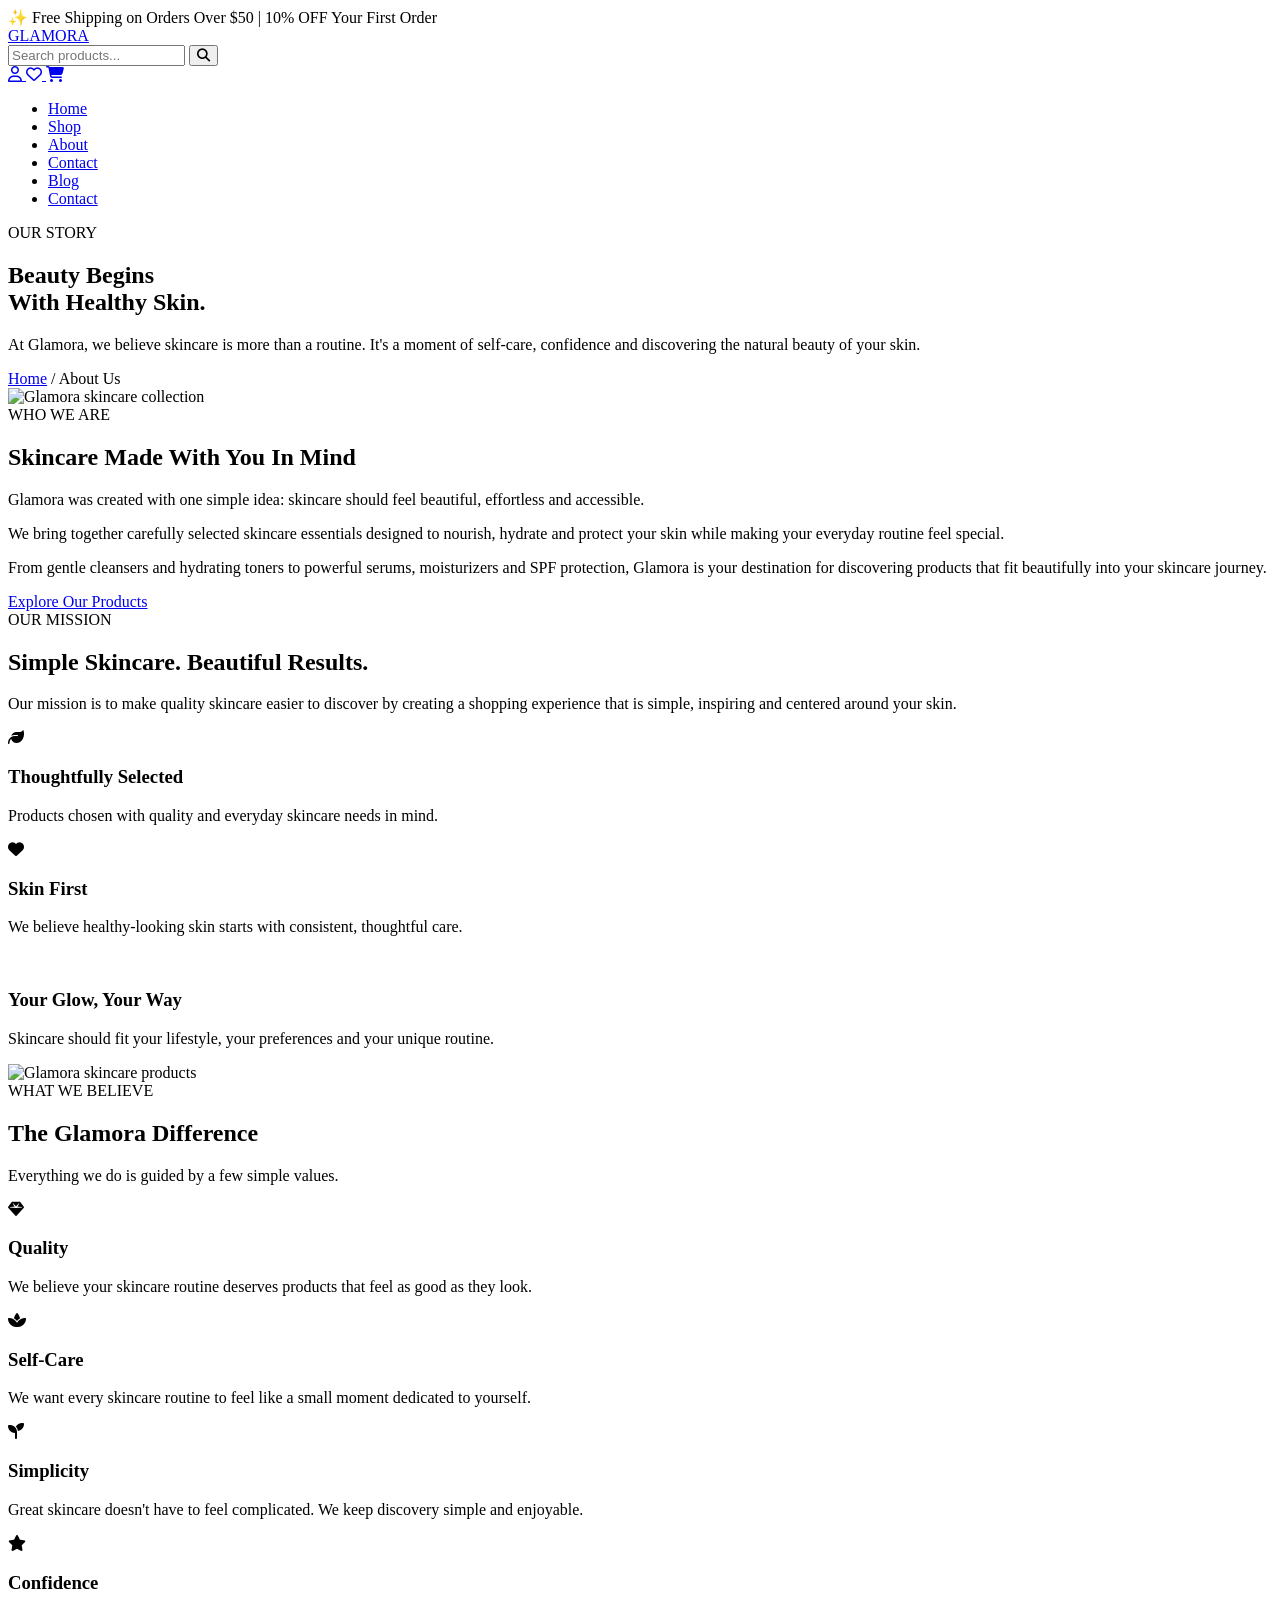
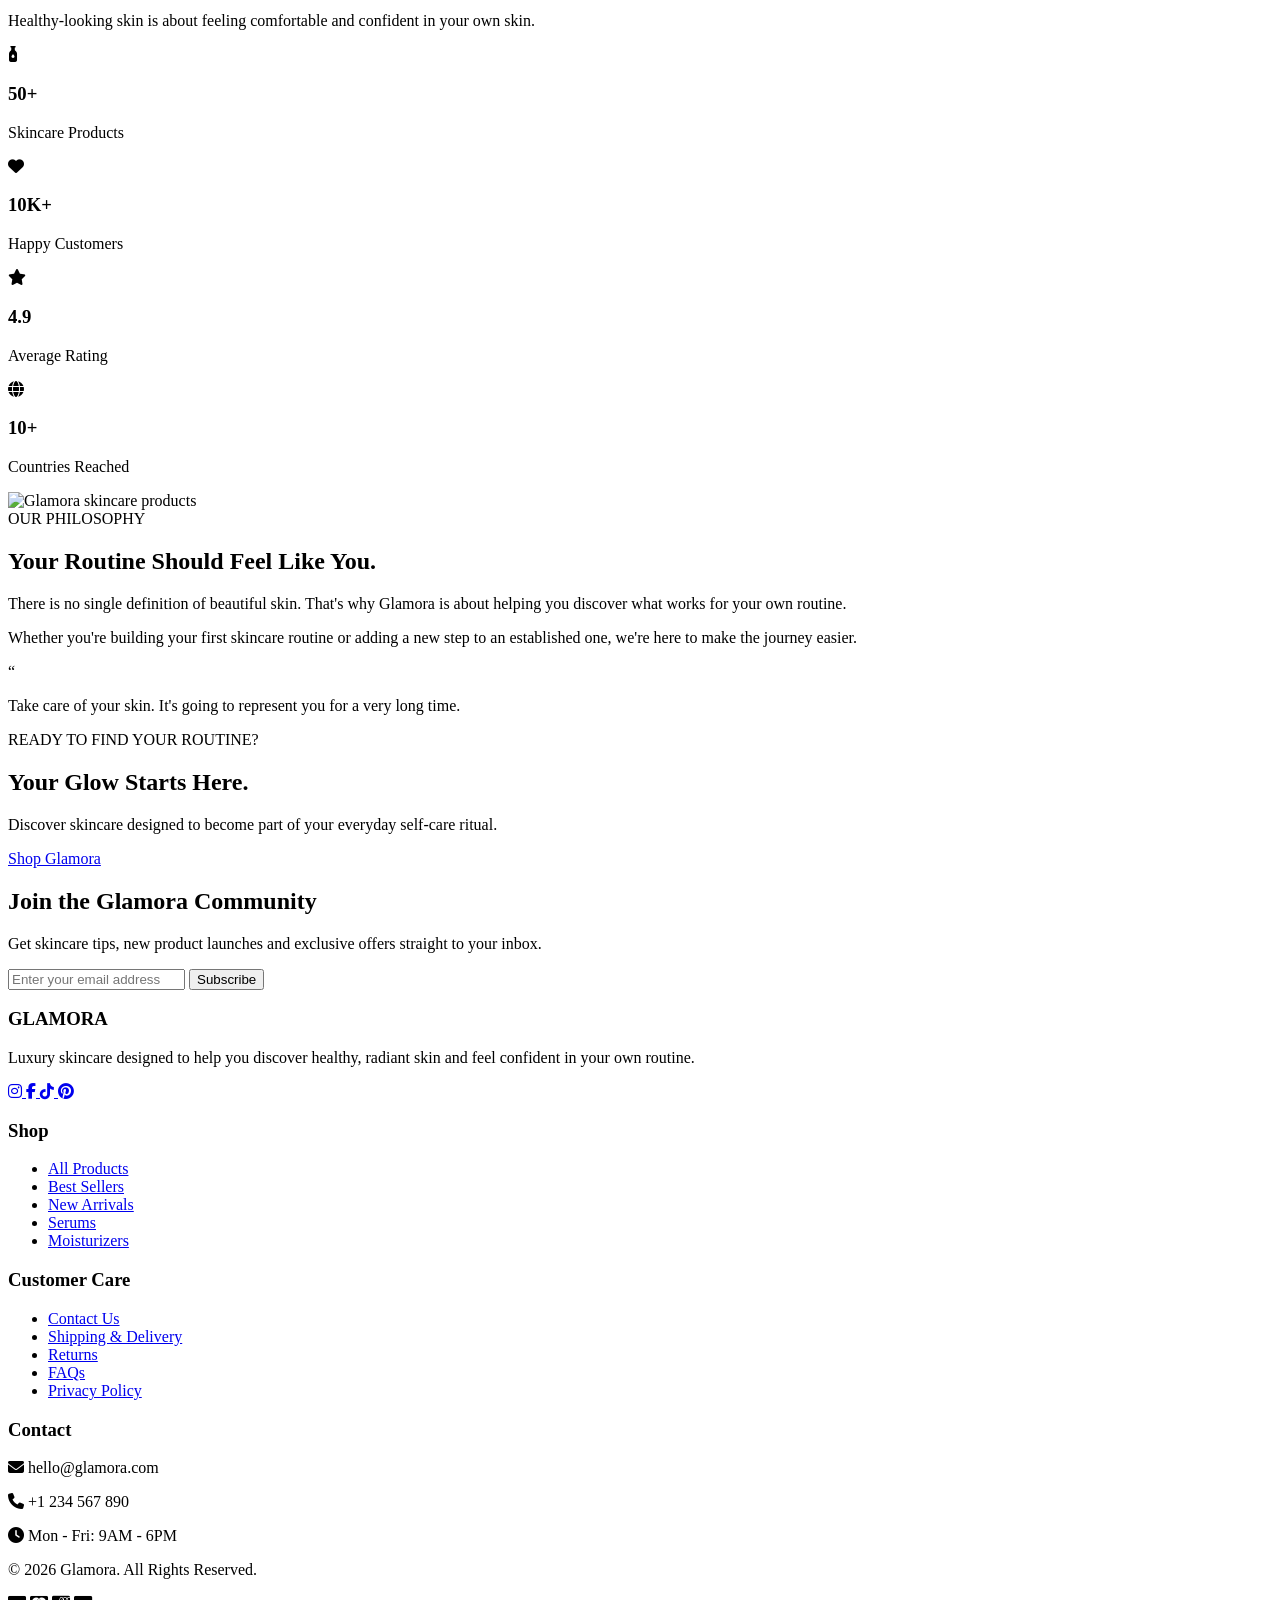
==== about.html @ fb1e7769 "Create about.html" ====
<!DOCTYPE html>
<html lang="en">

<head>
    <meta charset="UTF-8">
    <meta name="viewport" content="width=device-width, initial-scale=1.0">

    <title>About Us | Glamora</title>

    <link rel="stylesheet"
        href="https://fonts.googleapis.com/css2?family=Poppins:wght@300;400;500;600;700;800&display=swap">

    <link rel="stylesheet"
        href="https://cdnjs.cloudflare.com/ajax/libs/font-awesome/6.7.2/css/all.min.css">

    <link rel="stylesheet" href="about.css">
</head>

<body>

    <!-- TOP BAR -->
    <div class="top-bar">
        ✨ Free Shipping on Orders Over $50 | 10% OFF Your First Order
    </div>


    <!-- HEADER -->
    <header>

        <div class="logo">
            <a href="index.html">GLAMORA</a>
        </div>

        <div class="search-bar">

            <input type="text" placeholder="Search products...">

            <button>
                <i class="fas fa-search"></i>
            </button>

        </div>

        <div class="header-icons">

            <a href="#">
                <i class="far fa-user"></i>
            </a>

            <a href="#">
                <i class="far fa-heart"></i>
            </a>

            <a href="#">
                <i class="fas fa-shopping-cart"></i>
            </a>

        </div>

    </header>


    <!-- NAVIGATION -->
    <nav>

        <ul>

            <li>
                <a href="index.html">Home</a>
            </li>

            <li>
                <a href="shop.html">Shop</a>
            </li>

            <li>
                <a href="about.html">About</a>
            </li>

            <li>
                <a href="#">Contact</a>
            </li>

            <li>
                <a href="#">Blog</a>
            </li>

            <li>
                <a href="contact.html">Contact</a>
            </li>

        </ul>

    </nav>


    <!-- ABOUT HERO -->
    <section class="about-hero">

        <div class="about-hero-content">

            <span>OUR STORY</span>

            <h1>
                Beauty Begins<br>
                With Healthy Skin.
            </h1>

            <p>
                At Glamora, we believe skincare is more than a routine.
                It's a moment of self-care, confidence and discovering
                the natural beauty of your skin.
            </p>

        </div>

    </section>


    <!-- BREADCRUMB -->
    <div class="breadcrumb">

        <a href="index.html">Home</a>

        <span>/</span>

        <span>About Us</span>

    </div>


    <!-- OUR STORY -->
    <section class="story">

        <div class="story-image">

            <img src="images/about-story.jpg"
                alt="Glamora skincare collection">

        </div>

        <div class="story-content">

            <span class="section-label">
                WHO WE ARE
            </span>

            <h2>
                Skincare Made
                With You In Mind
            </h2>

            <p>
                Glamora was created with one simple idea:
                skincare should feel beautiful, effortless and
                accessible.
            </p>

            <p>
                We bring together carefully selected skincare
                essentials designed to nourish, hydrate and protect
                your skin while making your everyday routine feel
                special.
            </p>

            <p>
                From gentle cleansers and hydrating toners to
                powerful serums, moisturizers and SPF protection,
                Glamora is your destination for discovering products
                that fit beautifully into your skincare journey.
            </p>

            <a href="shop.html" class="primary-btn">
                Explore Our Products
            </a>

        </div>

    </section>


    <!-- MISSION -->
    <section class="mission">

        <div class="mission-content">

            <span class="section-label">
                OUR MISSION
            </span>

            <h2>
                Simple Skincare.
                Beautiful Results.
            </h2>

            <p>
                Our mission is to make quality skincare easier to
                discover by creating a shopping experience that is
                simple, inspiring and centered around your skin.
            </p>

            <div class="mission-points">

                <div class="mission-point">

                    <i class="fas fa-leaf"></i>

                    <div>

                        <h3>
                            Thoughtfully Selected
                        </h3>

                        <p>
                            Products chosen with quality and everyday
                            skincare needs in mind.
                        </p>

                    </div>

                </div>


                <div class="mission-point">

                    <i class="fas fa-heart"></i>

                    <div>

                        <h3>
                            Skin First
                        </h3>

                        <p>
                            We believe healthy-looking skin starts
                            with consistent, thoughtful care.
                        </p>

                    </div>

                </div>


                <div class="mission-point">

                    <i class="fas fa-sparkles"></i>

                    <div>

                        <h3>
                            Your Glow, Your Way
                        </h3>

                        <p>
                            Skincare should fit your lifestyle,
                            your preferences and your unique routine.
                        </p>

                    </div>

                </div>

            </div>

        </div>

        <div class="mission-image">

            <img src="images/about-mission.jpg"
                alt="Glamora skincare products">

        </div>

    </section>


    <!-- VALUES -->
    <section class="values">

        <div class="section-heading">

            <span class="section-label">
                WHAT WE BELIEVE
            </span>

            <h2>
                The Glamora Difference
            </h2>

            <p>
                Everything we do is guided by a few simple values.
            </p>

        </div>


        <div class="values-grid">

            <div class="value-card">

                <div class="value-icon">
                    <i class="fas fa-gem"></i>
                </div>

                <h3>
                    Quality
                </h3>

                <p>
                    We believe your skincare routine deserves
                    products that feel as good as they look.
                </p>

            </div>


            <div class="value-card">

                <div class="value-icon">
                    <i class="fas fa-spa"></i>
                </div>

                <h3>
                    Self-Care
                </h3>

                <p>
                    We want every skincare routine to feel like
                    a small moment dedicated to yourself.
                </p>

            </div>


            <div class="value-card">

                <div class="value-icon">
                    <i class="fas fa-seedling"></i>
                </div>

                <h3>
                    Simplicity
                </h3>

                <p>
                    Great skincare doesn't have to feel complicated.
                    We keep discovery simple and enjoyable.
                </p>

            </div>


            <div class="value-card">

                <div class="value-icon">
                    <i class="fas fa-star"></i>
                </div>

                <h3>
                    Confidence
                </h3>

                <p>
                    Healthy-looking skin is about feeling comfortable
                    and confident in your own skin.
                </p>

            </div>

        </div>

    </section>


    <!-- STATISTICS -->
    <section class="stats">

        <div class="stat">

            <i class="fas fa-bottle-droplet"></i>

            <h3>50+</h3>

            <p>Skincare Products</p>

        </div>


        <div class="stat">

            <i class="fas fa-heart"></i>

            <h3>10K+</h3>

            <p>Happy Customers</p>

        </div>


        <div class="stat">

            <i class="fas fa-star"></i>

            <h3>4.9</h3>

            <p>Average Rating</p>

        </div>


        <div class="stat">

            <i class="fas fa-globe"></i>

            <h3>10+</h3>

            <p>Countries Reached</p>

        </div>

    </section>


    <!-- SKINCARE PHILOSOPHY -->
    <section class="philosophy">

        <div class="philosophy-image">

            <img src="images/about-philosophy.jpg"
                alt="Glamora skincare products">

        </div>

        <div class="philosophy-content">

            <span class="section-label">
                OUR PHILOSOPHY
            </span>

            <h2>
                Your Routine Should Feel Like You.
            </h2>

            <p>
                There is no single definition of beautiful skin.
                That's why Glamora is about helping you discover
                what works for your own routine.
            </p>

            <p>
                Whether you're building your first skincare routine
                or adding a new step to an established one, we're
                here to make the journey easier.
            </p>

            <div class="quote">

                <span>“</span>

                <p>
                    Take care of your skin.
                    It's going to represent you for a very long time.
                </p>

            </div>

        </div>

    </section>


    <!-- CTA -->
    <section class="about-cta">

        <div>

            <span>
                READY TO FIND YOUR ROUTINE?
            </span>

            <h2>
                Your Glow Starts Here.
            </h2>

            <p>
                Discover skincare designed to become part
                of your everyday self-care ritual.
            </p>

            <a href="shop.html" class="light-btn">
                Shop Glamora
            </a>

        </div>

    </section>


    <!-- NEWSLETTER -->
    <section class="newsletter">

        <h2>
            Join the Glamora Community
        </h2>

        <p>
            Get skincare tips, new product launches and
            exclusive offers straight to your inbox.
        </p>

        <form>

            <input
                type="email"
                placeholder="Enter your email address"
                required
            >

            <button type="submit">
                Subscribe
            </button>

        </form>

    </section>


    <!-- FOOTER -->
    <footer>

        <div class="footer-container">

            <div class="footer-column">

                <h3>
                    GLAMORA
                </h3>

                <p>
                    Luxury skincare designed to help you
                    discover healthy, radiant skin and
                    feel confident in your own routine.
                </p>

                <div class="social-icons">

                    <a href="#">
                        <i class="fab fa-instagram"></i>
                    </a>

                    <a href="#">
                        <i class="fab fa-facebook-f"></i>
                    </a>

                    <a href="#">
                        <i class="fab fa-tiktok"></i>
                    </a>

                    <a href="#">
                        <i class="fab fa-pinterest"></i>
                    </a>

                </div>

            </div>


            <div class="footer-column">

                <h3>
                    Shop
                </h3>

                <ul>

                    <li>
                        <a href="shop.html">All Products</a>
                    </li>

                    <li>
                        <a href="#">Best Sellers</a>
                    </li>

                    <li>
                        <a href="#">New Arrivals</a>
                    </li>

                    <li>
                        <a href="#">Serums</a>
                    </li>

                    <li>
                        <a href="#">Moisturizers</a>
                    </li>

                </ul>

            </div>


            <div class="footer-column">

                <h3>
                    Customer Care
                </h3>

                <ul>

                    <li>
                        <a href="#">Contact Us</a>
                    </li>

                    <li>
                        <a href="#">Shipping & Delivery</a>
                    </li>

                    <li>
                        <a href="#">Returns</a>
                    </li>

                    <li>
                        <a href="#">FAQs</a>
                    </li>

                    <li>
                        <a href="#">Privacy Policy</a>
                    </li>

                </ul>

            </div>


            <div class="footer-column">

                <h3>
                    Contact
                </h3>

                <p>
                    <i class="fas fa-envelope"></i>
                    hello@glamora.com
                </p>

                <p>
                    <i class="fas fa-phone"></i>
                    +1 234 567 890
                </p>

                <p>
                    <i class="fas fa-clock"></i>
                    Mon - Fri: 9AM - 6PM
                </p>

            </div>

        </div>


        <div class="footer-bottom">

            <p>
                © 2026 Glamora. All Rights Reserved.
            </p>

            <div class="payment-icons">

                <i class="fab fa-cc-visa"></i>

                <i class="fab fa-cc-mastercard"></i>

                <i class="fab fa-cc-amex"></i>

                <i class="fab fa-cc-paypal"></i>

            </div>

        </div>

    </footer>


    <!-- SIMPLE PAGE SCRIPT -->
    <script>

        const newsletter =
            document.querySelector(".newsletter form");

        newsletter.addEventListener("submit", function(e) {

            e.preventDefault();

            alert("Thank you for joining the Glamora community! ✨");

            newsletter.reset();

        });


        const searchInput =
            document.querySelector(".search-bar input");

        const searchButton =
            document.querySelector(".search-bar button");

        searchButton.addEventListener("click", function() {

            if(searchInput.value.trim() !== "") {

                window.location.href =
                    "shop.html?search=" +
                    encodeURIComponent(searchInput.value);

            }

        });

    </script>

</body>

</html>
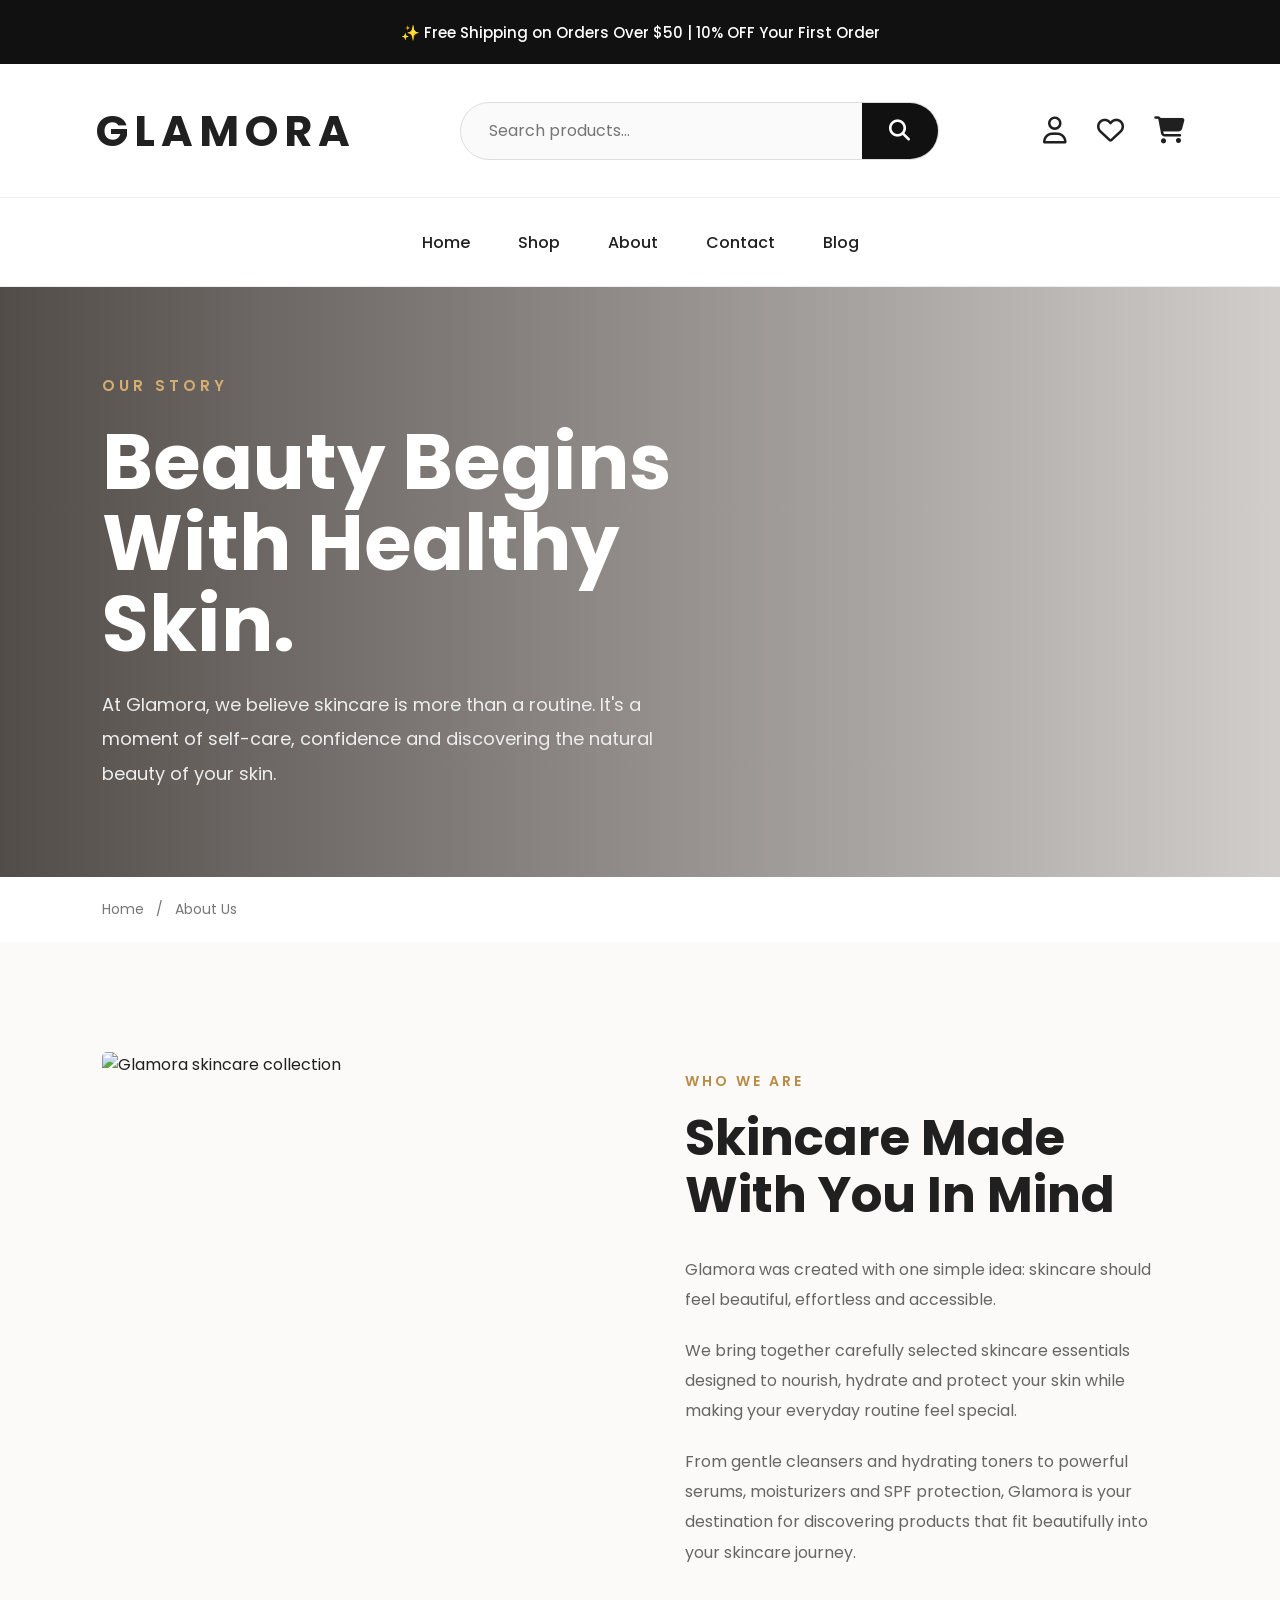
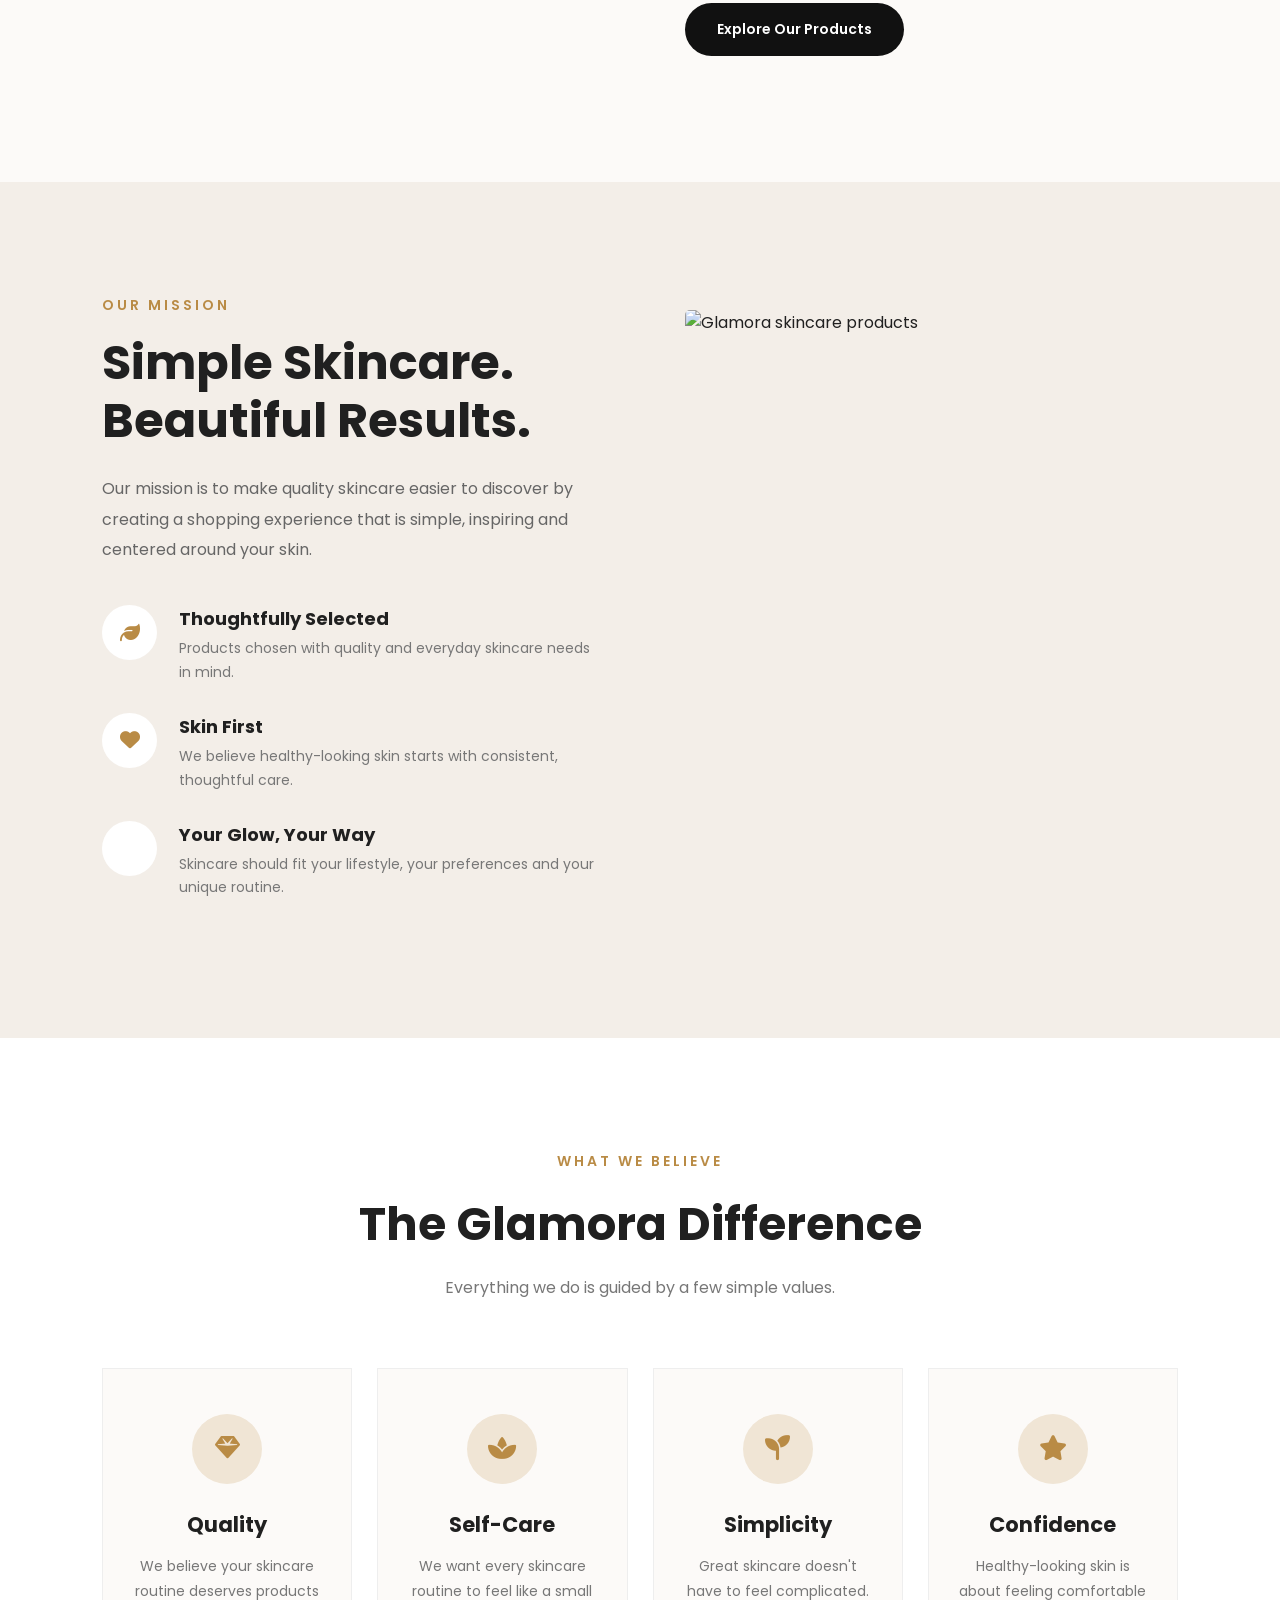
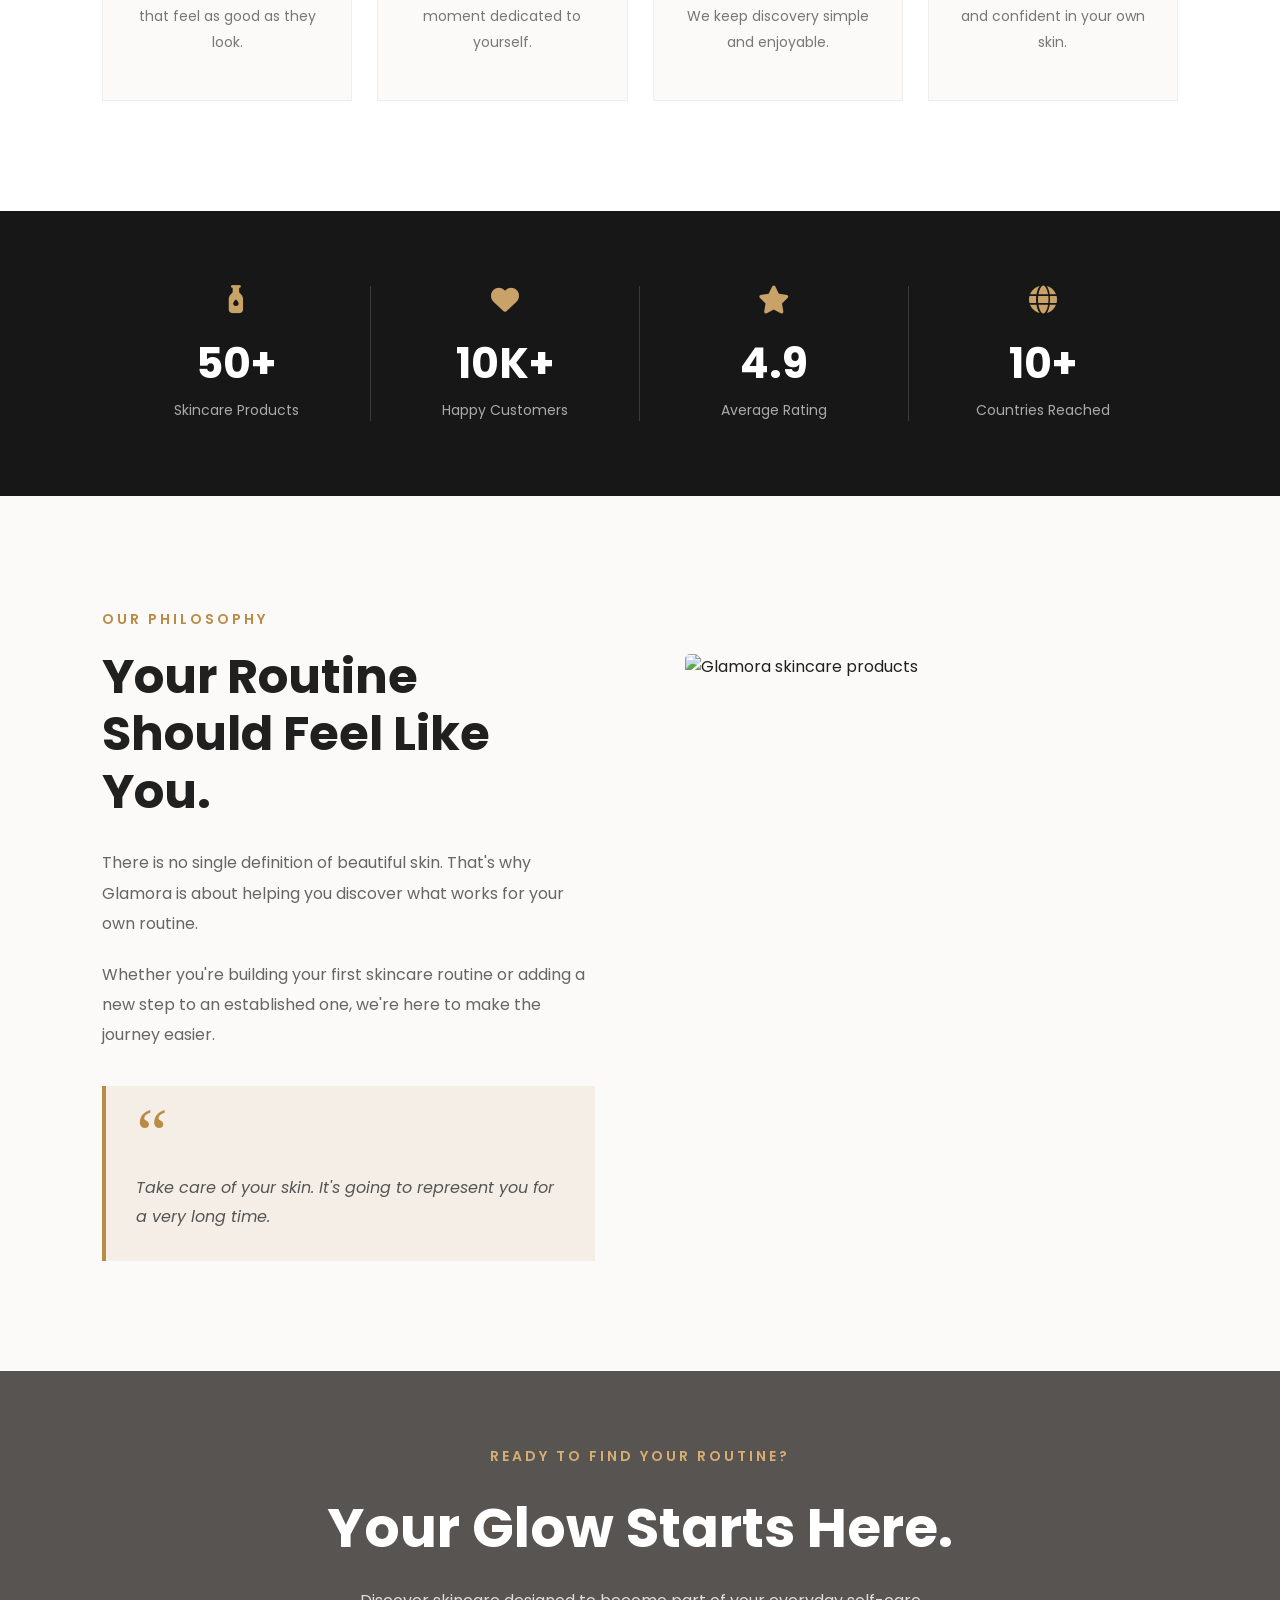
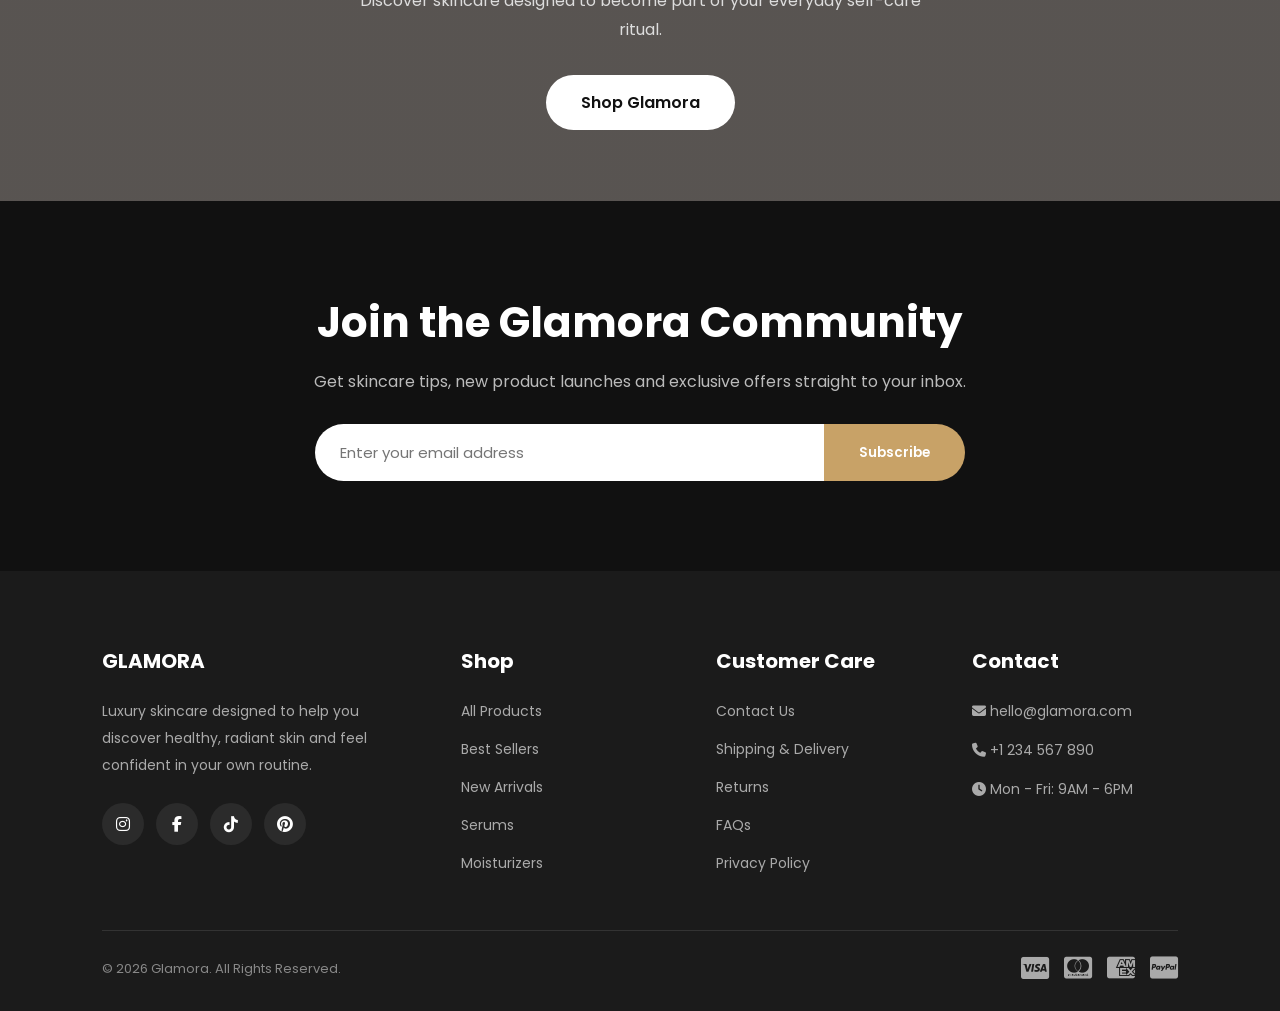
==== commit da95a13c: "Update links in about.html for Contact and Blog" ====
--- a/about.html
+++ b/about.html
@@ -78,17 +78,14 @@
             </li>
 
             <li>
-                <a href="#">Contact</a>
-            </li>
-
-            <li>
-                <a href="#">Blog</a>
-            </li>
-
-            <li>
                 <a href="contact.html">Contact</a>
             </li>
 
+            <li>
+                <a href="blog.html">Blog</a>
+            </li>
+
+        
         </ul>
 
     </nav>
--- a/about.css
+++ b/about.css
@@ -0,0 +1,1238 @@
+/* =========================================
+   GLAMORA ABOUT PAGE
+========================================= */
+
+* {
+    margin: 0;
+    padding: 0;
+    box-sizing: border-box;
+}
+
+html {
+    scroll-behavior: smooth;
+}
+
+body {
+    font-family: "Poppins", sans-serif;
+    background: #fcfaf8;
+    color: #202020;
+    overflow-x: hidden;
+}
+
+a {
+    text-decoration: none;
+    color: inherit;
+}
+
+ul {
+    list-style: none;
+}
+
+img {
+    width: 100%;
+    display: block;
+}
+
+button,
+input {
+    font-family: inherit;
+}
+
+
+/* =========================================
+   TOP BAR
+========================================= */
+
+.top-bar {
+    height: 64px;
+    background: #111111;
+    color: #ffffff;
+
+    display: flex;
+    align-items: center;
+    justify-content: center;
+
+    text-align: center;
+
+    font-size: 15px;
+    font-weight: 500;
+}
+
+
+/* =========================================
+   HEADER
+========================================= */
+
+header {
+    height: 134px;
+
+    background: #ffffff;
+
+    display: flex;
+    align-items: center;
+    justify-content: space-between;
+
+    padding: 0 7.5%;
+
+    border-bottom: 1px solid #eeeeee;
+}
+
+.logo a {
+    font-size: 43px;
+    font-weight: 700;
+    letter-spacing: 6px;
+}
+
+.logo a:hover {
+    color: #b98b45;
+}
+
+
+/* SEARCH */
+
+.search-bar {
+    width: 44%;
+    height: 58px;
+
+    display: flex;
+
+    border: 1px solid #dddddd;
+    border-radius: 40px;
+
+    overflow: hidden;
+
+    background: #fafafa;
+}
+
+.search-bar input {
+    flex: 1;
+
+    border: none;
+    outline: none;
+
+    background: transparent;
+
+    padding: 0 28px;
+
+    font-size: 16px;
+
+    color: #333;
+}
+
+.search-bar button {
+    width: 76px;
+
+    border: none;
+
+    background: #111111;
+    color: white;
+
+    font-size: 21px;
+
+    cursor: pointer;
+
+    transition: .3s;
+}
+
+.search-bar button:hover {
+    background: #b98b45;
+}
+
+
+/* HEADER ICONS */
+
+.header-icons {
+    display: flex;
+    align-items: center;
+    gap: 30px;
+}
+
+.header-icons a {
+    font-size: 27px;
+    transition: .3s;
+}
+
+.header-icons a:hover {
+    color: #b98b45;
+    transform: translateY(-2px);
+}
+
+
+/* =========================================
+   NAVIGATION
+========================================= */
+
+nav {
+    background: white;
+    border-bottom: 1px solid #eeeeee;
+}
+
+nav ul {
+    height: 88px;
+
+    display: flex;
+    align-items: center;
+    justify-content: center;
+
+    gap: 48px;
+}
+
+nav ul a {
+    font-size: 16px;
+    font-weight: 500;
+
+    transition: .3s;
+}
+
+nav ul a:hover {
+    color: #b98b45;
+}
+
+
+/* =========================================
+   ABOUT HERO
+========================================= */
+
+.about-hero {
+    min-height: 590px;
+
+    background:
+        linear-gradient(
+            90deg,
+            rgba(35, 28, 24, .78),
+            rgba(35, 28, 24, .20)
+        ),
+        url("images/about-hero.jpg");
+
+    background-size: cover;
+    background-position: center;
+
+    display: flex;
+    align-items: center;
+
+    padding: 80px 8%;
+}
+
+.about-hero-content {
+    max-width: 720px;
+    color: white;
+}
+
+.about-hero-content span {
+    color: #d6ae72;
+
+    letter-spacing: 4px;
+
+    font-size: 15px;
+
+    font-weight: 600;
+}
+
+.about-hero-content h1 {
+    font-size: clamp(48px, 6vw, 82px);
+
+    line-height: 1.05;
+
+    margin: 24px 0;
+}
+
+.about-hero-content p {
+    max-width: 600px;
+
+    font-size: 18px;
+
+    line-height: 1.9;
+
+    color: #eeeeee;
+}
+
+
+/* =========================================
+   BREADCRUMB
+========================================= */
+
+.breadcrumb {
+    padding: 22px 8%;
+
+    background: white;
+
+    display: flex;
+
+    gap: 12px;
+
+    color: #777;
+
+    font-size: 14px;
+}
+
+.breadcrumb a:hover {
+    color: #b98b45;
+}
+
+
+/* =========================================
+   GENERAL SECTION LABEL
+========================================= */
+
+.section-label {
+    display: inline-block;
+
+    color: #b98b45;
+
+    font-size: 14px;
+
+    font-weight: 600;
+
+    letter-spacing: 3px;
+
+    margin-bottom: 18px;
+}
+
+
+/* =========================================
+   STORY SECTION
+========================================= */
+
+.story {
+    padding: 110px 8%;
+
+    display: grid;
+
+    grid-template-columns: 1fr 1fr;
+
+    gap: 90px;
+
+    align-items: center;
+}
+
+.story-image {
+    overflow: hidden;
+
+    border-radius: 5px;
+}
+
+.story-image img {
+    height: 620px;
+
+    object-fit: cover;
+
+    transition: .6s;
+}
+
+.story-image:hover img {
+    transform: scale(1.04);
+}
+
+.story-content h2 {
+    font-size: 50px;
+
+    line-height: 1.15;
+
+    margin-bottom: 30px;
+}
+
+.story-content p {
+    color: #666;
+
+    font-size: 16px;
+
+    line-height: 1.9;
+
+    margin-bottom: 20px;
+}
+
+
+/* BUTTON */
+
+.primary-btn {
+    display: inline-block;
+
+    margin-top: 15px;
+
+    background: #111;
+
+    color: white;
+
+    padding: 16px 32px;
+
+    border-radius: 30px;
+
+    font-size: 14px;
+
+    font-weight: 600;
+
+    transition: .3s;
+}
+
+.primary-btn:hover {
+    background: #b98b45;
+
+    transform: translateY(-3px);
+}
+
+
+/* =========================================
+   MISSION
+========================================= */
+
+.mission {
+    background: #f3eee8;
+
+    padding: 110px 8%;
+
+    display: grid;
+
+    grid-template-columns: 1fr 1fr;
+
+    gap: 90px;
+
+    align-items: center;
+}
+
+.mission-content h2 {
+    font-size: 48px;
+
+    line-height: 1.2;
+
+    margin-bottom: 25px;
+}
+
+.mission-content > p {
+    color: #666;
+
+    line-height: 1.9;
+
+    margin-bottom: 40px;
+
+    max-width: 620px;
+}
+
+
+/* MISSION POINTS */
+
+.mission-point {
+    display: flex;
+
+    gap: 22px;
+
+    margin-bottom: 28px;
+}
+
+.mission-point > i {
+    width: 55px;
+    height: 55px;
+
+    flex-shrink: 0;
+
+    display: flex;
+    align-items: center;
+    justify-content: center;
+
+    background: white;
+
+    border-radius: 50%;
+
+    color: #b98b45;
+
+    font-size: 20px;
+}
+
+.mission-point h3 {
+    font-size: 18px;
+
+    margin-bottom: 5px;
+}
+
+.mission-point p {
+    color: #777;
+
+    line-height: 1.7;
+
+    font-size: 14px;
+}
+
+.mission-image {
+    overflow: hidden;
+
+    border-radius: 5px;
+}
+
+.mission-image img {
+    height: 600px;
+
+    object-fit: cover;
+
+    transition: .6s;
+}
+
+.mission-image:hover img {
+    transform: scale(1.04);
+}
+
+
+/* =========================================
+   VALUES
+========================================= */
+
+.values {
+    padding: 110px 8%;
+
+    background: white;
+}
+
+.section-heading {
+    text-align: center;
+
+    max-width: 700px;
+
+    margin: 0 auto 65px;
+}
+
+.section-heading h2 {
+    font-size: 46px;
+
+    margin-bottom: 15px;
+}
+
+.section-heading p {
+    color: #777;
+
+    line-height: 1.8;
+}
+
+
+/* VALUES GRID */
+
+.values-grid {
+    display: grid;
+
+    grid-template-columns:
+        repeat(4, 1fr);
+
+    gap: 25px;
+}
+
+.value-card {
+    padding: 45px 28px;
+
+    text-align: center;
+
+    background: #fcfaf8;
+
+    border: 1px solid #eee;
+
+    transition: .4s;
+}
+
+.value-card:hover {
+    transform: translateY(-10px);
+
+    box-shadow:
+        0 20px 45px rgba(0, 0, 0, .08);
+}
+
+.value-icon {
+    width: 70px;
+    height: 70px;
+
+    margin: 0 auto 25px;
+
+    display: flex;
+    align-items: center;
+    justify-content: center;
+
+    border-radius: 50%;
+
+    background: #f0e5d5;
+
+    color: #b98b45;
+
+    font-size: 25px;
+}
+
+.value-card h3 {
+    font-size: 21px;
+
+    margin-bottom: 14px;
+}
+
+.value-card p {
+    color: #777;
+
+    font-size: 14px;
+
+    line-height: 1.8;
+}
+
+
+/* =========================================
+   STATS
+========================================= */
+
+.stats {
+    background: #171717;
+
+    color: white;
+
+    padding: 75px 8%;
+
+    display: grid;
+
+    grid-template-columns:
+        repeat(4, 1fr);
+
+    text-align: center;
+}
+
+.stat {
+    border-right: 1px solid #3a3a3a;
+}
+
+.stat:last-child {
+    border-right: none;
+}
+
+.stat i {
+    color: #c8a267;
+
+    font-size: 28px;
+
+    margin-bottom: 18px;
+}
+
+.stat h3 {
+    font-size: 42px;
+
+    margin-bottom: 5px;
+}
+
+.stat p {
+    color: #aaa;
+
+    font-size: 14px;
+}
+
+
+/* =========================================
+   PHILOSOPHY
+========================================= */
+
+.philosophy {
+    padding: 110px 8%;
+
+    display: grid;
+
+    grid-template-columns: 1fr 1fr;
+
+    gap: 90px;
+
+    align-items: center;
+}
+
+.philosophy-image {
+    order: 2;
+
+    overflow: hidden;
+
+    border-radius: 5px;
+}
+
+.philosophy-image img {
+    height: 560px;
+
+    object-fit: cover;
+
+    transition: .6s;
+}
+
+.philosophy-image:hover img {
+    transform: scale(1.04);
+}
+
+.philosophy-content {
+    order: 1;
+}
+
+.philosophy-content h2 {
+    font-size: 48px;
+
+    line-height: 1.2;
+
+    margin-bottom: 28px;
+}
+
+.philosophy-content > p {
+    color: #666;
+
+    line-height: 1.9;
+
+    margin-bottom: 20px;
+}
+
+
+/* QUOTE */
+
+.quote {
+    margin-top: 35px;
+
+    padding: 30px;
+
+    background: #f5eee6;
+
+    border-left: 4px solid #b98b45;
+
+    position: relative;
+}
+
+.quote span {
+    font-family: Georgia, serif;
+
+    font-size: 70px;
+
+    color: #b98b45;
+
+    line-height: .5;
+}
+
+.quote p {
+    color: #555;
+
+    font-style: italic;
+
+    line-height: 1.8;
+
+    margin-top: 10px;
+}
+
+
+/* =========================================
+   CTA
+========================================= */
+
+.about-cta {
+    min-height: 430px;
+
+    background:
+        linear-gradient(
+            rgba(25, 20, 17, .72),
+            rgba(25, 20, 17, .72)
+        ),
+        url("images/about-cta.jpg");
+
+    background-size: cover;
+
+    background-position: center;
+
+    display: flex;
+
+    align-items: center;
+
+    justify-content: center;
+
+    text-align: center;
+
+    color: white;
+
+    padding: 70px 8%;
+}
+
+.about-cta span {
+    color: #d6ae72;
+
+    letter-spacing: 3px;
+
+    font-size: 14px;
+
+    font-weight: 600;
+}
+
+.about-cta h2 {
+    font-size: 55px;
+
+    margin: 18px 0;
+}
+
+.about-cta p {
+    color: #ddd;
+
+    max-width: 600px;
+
+    margin: 0 auto 30px;
+
+    line-height: 1.8;
+}
+
+.light-btn {
+    display: inline-block;
+
+    padding: 15px 35px;
+
+    background: white;
+
+    color: #111;
+
+    border-radius: 30px;
+
+    font-weight: 600;
+
+    transition: .3s;
+}
+
+.light-btn:hover {
+    background: #c8a267;
+
+    color: white;
+
+    transform: translateY(-3px);
+}
+
+
+/* =========================================
+   NEWSLETTER
+========================================= */
+
+.newsletter {
+    background: #111;
+
+    color: white;
+
+    text-align: center;
+
+    padding: 90px 8%;
+}
+
+.newsletter h2 {
+    font-size: 42px;
+
+    margin-bottom: 15px;
+}
+
+.newsletter p {
+    color: #bbb;
+
+    margin-bottom: 30px;
+}
+
+.newsletter form {
+    max-width: 650px;
+
+    margin: auto;
+
+    display: flex;
+
+    overflow: hidden;
+
+    border-radius: 40px;
+}
+
+.newsletter input {
+    flex: 1;
+
+    border: none;
+
+    padding: 17px 25px;
+
+    font-size: 15px;
+}
+
+.newsletter button {
+    border: none;
+
+    padding: 0 35px;
+
+    background: #c8a267;
+
+    color: white;
+
+    font-weight: 600;
+
+    cursor: pointer;
+
+    transition: .3s;
+}
+
+.newsletter button:hover {
+    background: #a87f42;
+}
+
+
+/* =========================================
+   FOOTER
+========================================= */
+
+footer {
+    background: #1b1b1b;
+
+    color: white;
+
+    padding: 75px 8% 30px;
+}
+
+.footer-container {
+    display: grid;
+
+    grid-template-columns:
+        1.5fr 1fr 1fr 1fr;
+
+    gap: 50px;
+
+    padding-bottom: 55px;
+}
+
+.footer-column h3 {
+    font-size: 20px;
+
+    margin-bottom: 22px;
+}
+
+.footer-column > p {
+    color: #aaa;
+
+    font-size: 14px;
+
+    line-height: 1.9;
+
+    margin-bottom: 12px;
+}
+
+.footer-column ul {
+    display: flex;
+
+    flex-direction: column;
+
+    gap: 13px;
+}
+
+.footer-column ul a {
+    color: #aaa;
+
+    font-size: 14px;
+
+    transition: .3s;
+}
+
+.footer-column ul a:hover {
+    color: #c8a267;
+
+    padding-left: 5px;
+}
+
+
+/* SOCIAL */
+
+.social-icons {
+    display: flex;
+
+    gap: 12px;
+
+    margin-top: 25px;
+}
+
+.social-icons a {
+    width: 42px;
+    height: 42px;
+
+    border-radius: 50%;
+
+    display: flex;
+
+    align-items: center;
+    justify-content: center;
+
+    background: #2b2b2b;
+
+    transition: .3s;
+}
+
+.social-icons a:hover {
+    background: #c8a267;
+
+    transform: translateY(-3px);
+}
+
+
+/* FOOTER BOTTOM */
+
+.footer-bottom {
+    border-top: 1px solid #333;
+
+    padding-top: 25px;
+
+    display: flex;
+
+    align-items: center;
+
+    justify-content: space-between;
+}
+
+.footer-bottom p {
+    color: #888;
+
+    font-size: 13px;
+}
+
+.payment-icons {
+    display: flex;
+
+    gap: 15px;
+
+    font-size: 25px;
+
+    color: #aaa;
+}
+
+
+/* =========================================
+   RESPONSIVE
+========================================= */
+
+@media (max-width: 1100px) {
+
+    header {
+        padding: 0 5%;
+    }
+
+    nav ul {
+        gap: 25px;
+    }
+
+    .story,
+    .mission,
+    .philosophy {
+        gap: 50px;
+    }
+
+    .values-grid {
+        grid-template-columns:
+            repeat(2, 1fr);
+    }
+
+    .footer-container {
+        grid-template-columns:
+            repeat(2, 1fr);
+    }
+
+}
+
+
+/* TABLET */
+
+@media (max-width: 850px) {
+
+    .top-bar {
+        height: auto;
+
+        padding: 12px;
+
+        font-size: 12px;
+    }
+
+    header {
+        height: auto;
+
+        padding: 25px;
+
+        flex-direction: column;
+
+        gap: 22px;
+    }
+
+    .logo a {
+        font-size: 32px;
+    }
+
+    .search-bar {
+        width: 100%;
+    }
+
+    .header-icons {
+        gap: 25px;
+    }
+
+    nav ul {
+        height: auto;
+
+        padding: 18px;
+
+        flex-wrap: wrap;
+
+        gap: 18px;
+    }
+
+    .about-hero {
+        min-height: 520px;
+
+        padding: 60px 7%;
+    }
+
+    .about-hero-content h1 {
+        font-size: 50px;
+    }
+
+    .story,
+    .mission,
+    .philosophy {
+        grid-template-columns: 1fr;
+
+        padding: 80px 7%;
+
+        gap: 50px;
+    }
+
+    .philosophy-image {
+        order: 1;
+    }
+
+    .philosophy-content {
+        order: 2;
+    }
+
+    .story-image img,
+    .mission-image img,
+    .philosophy-image img {
+        height: 500px;
+    }
+
+    .stats {
+        grid-template-columns:
+            repeat(2, 1fr);
+
+        gap: 35px;
+    }
+
+    .stat {
+        border-right: none;
+    }
+
+}
+
+
+/* MOBILE */
+
+@media (max-width: 600px) {
+
+    .about-hero {
+        min-height: 500px;
+
+        background-position: 60% center;
+    }
+
+    .about-hero-content h1 {
+        font-size: 40px;
+    }
+
+    .about-hero-content p {
+        font-size: 15px;
+    }
+
+    .story-content h2,
+    .mission-content h2,
+    .philosophy-content h2 {
+        font-size: 36px;
+    }
+
+    .story-image img,
+    .mission-image img,
+    .philosophy-image img {
+        height: 400px;
+    }
+
+    .values,
+    .story,
+    .mission,
+    .philosophy {
+        padding: 70px 6%;
+    }
+
+    .values-grid {
+        grid-template-columns: 1fr;
+    }
+
+    .section-heading h2 {
+        font-size: 35px;
+    }
+
+    .stats {
+        grid-template-columns: 1fr;
+
+        padding: 60px 6%;
+
+        gap: 40px;
+    }
+
+    .stat h3 {
+        font-size: 36px;
+    }
+
+    .about-cta h2 {
+        font-size: 38px;
+    }
+
+    .newsletter {
+        padding: 70px 6%;
+    }
+
+    .newsletter h2 {
+        font-size: 32px;
+    }
+
+    .newsletter form {
+        flex-direction: column;
+
+        gap: 10px;
+
+        overflow: visible;
+    }
+
+    .newsletter input {
+        border-radius: 8px;
+
+        padding: 17px;
+    }
+
+    .newsletter button {
+        border-radius: 8px;
+
+        padding: 17px;
+    }
+
+    .footer-container {
+        grid-template-columns: 1fr;
+
+        text-align: center;
+    }
+
+    .social-icons {
+        justify-content: center;
+    }
+
+    .footer-bottom {
+        flex-direction: column;
+
+        gap: 20px;
+
+        text-align: center;
+    }
+
+}
+
+
+/* EXTRA SMALL */
+
+@media (max-width: 400px) {
+
+    .about-hero-content h1 {
+        font-size: 34px;
+    }
+
+    .story-content h2,
+    .mission-content h2,
+    .philosophy-content h2 {
+        font-size: 30px;
+    }
+
+    .about-cta h2 {
+        font-size: 32px;
+    }
+
+}
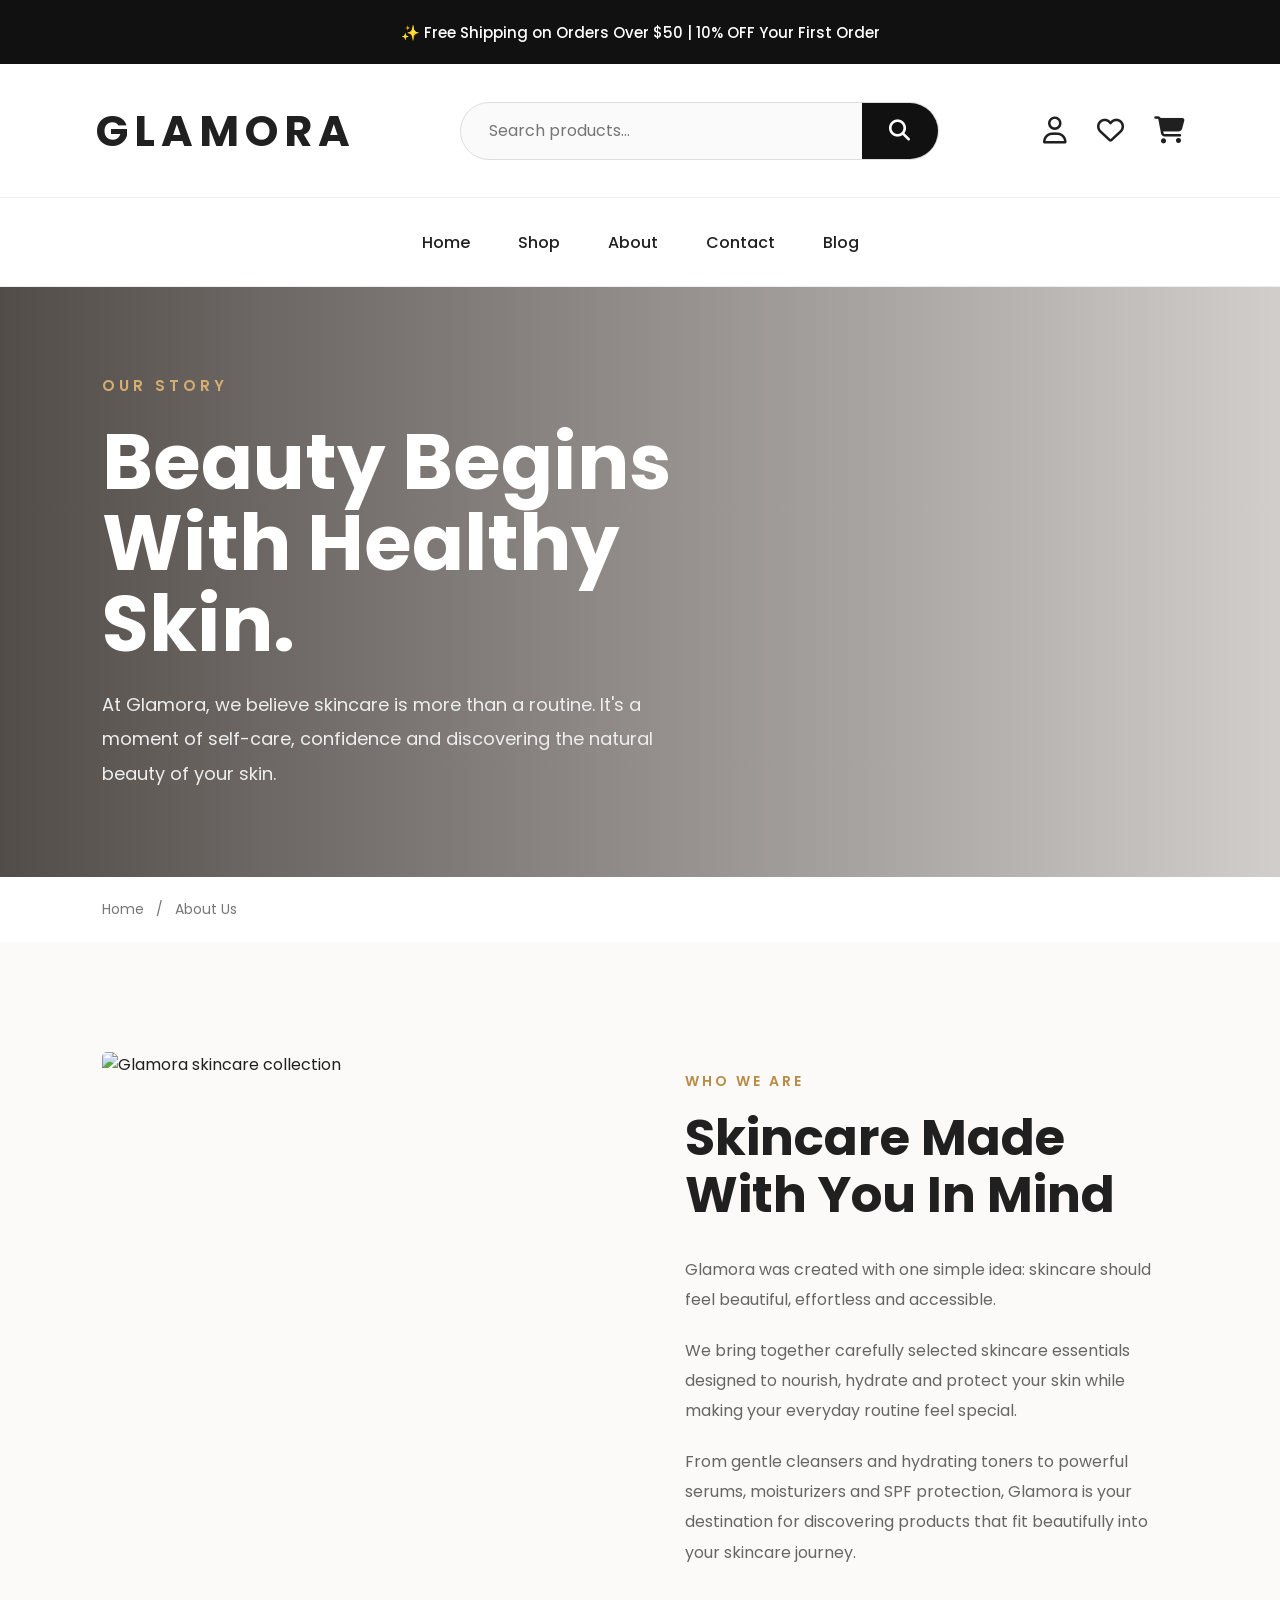
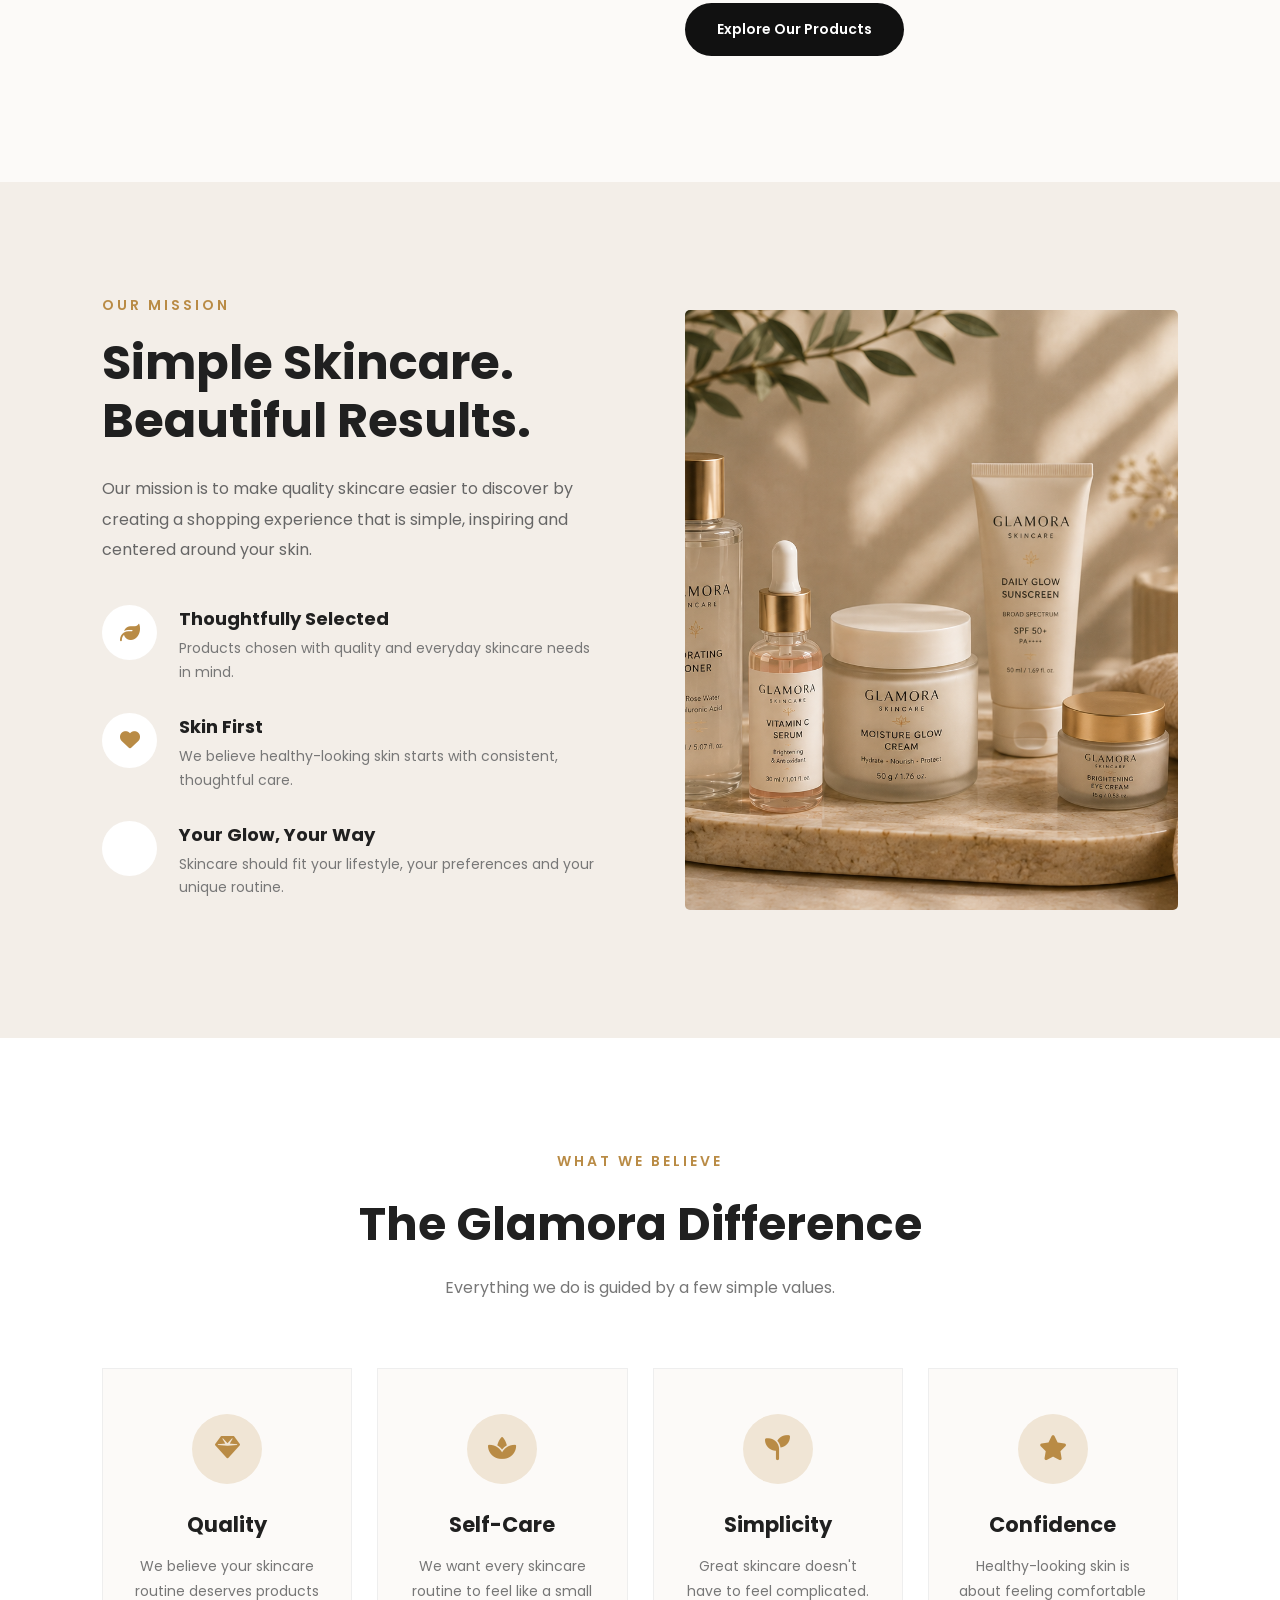
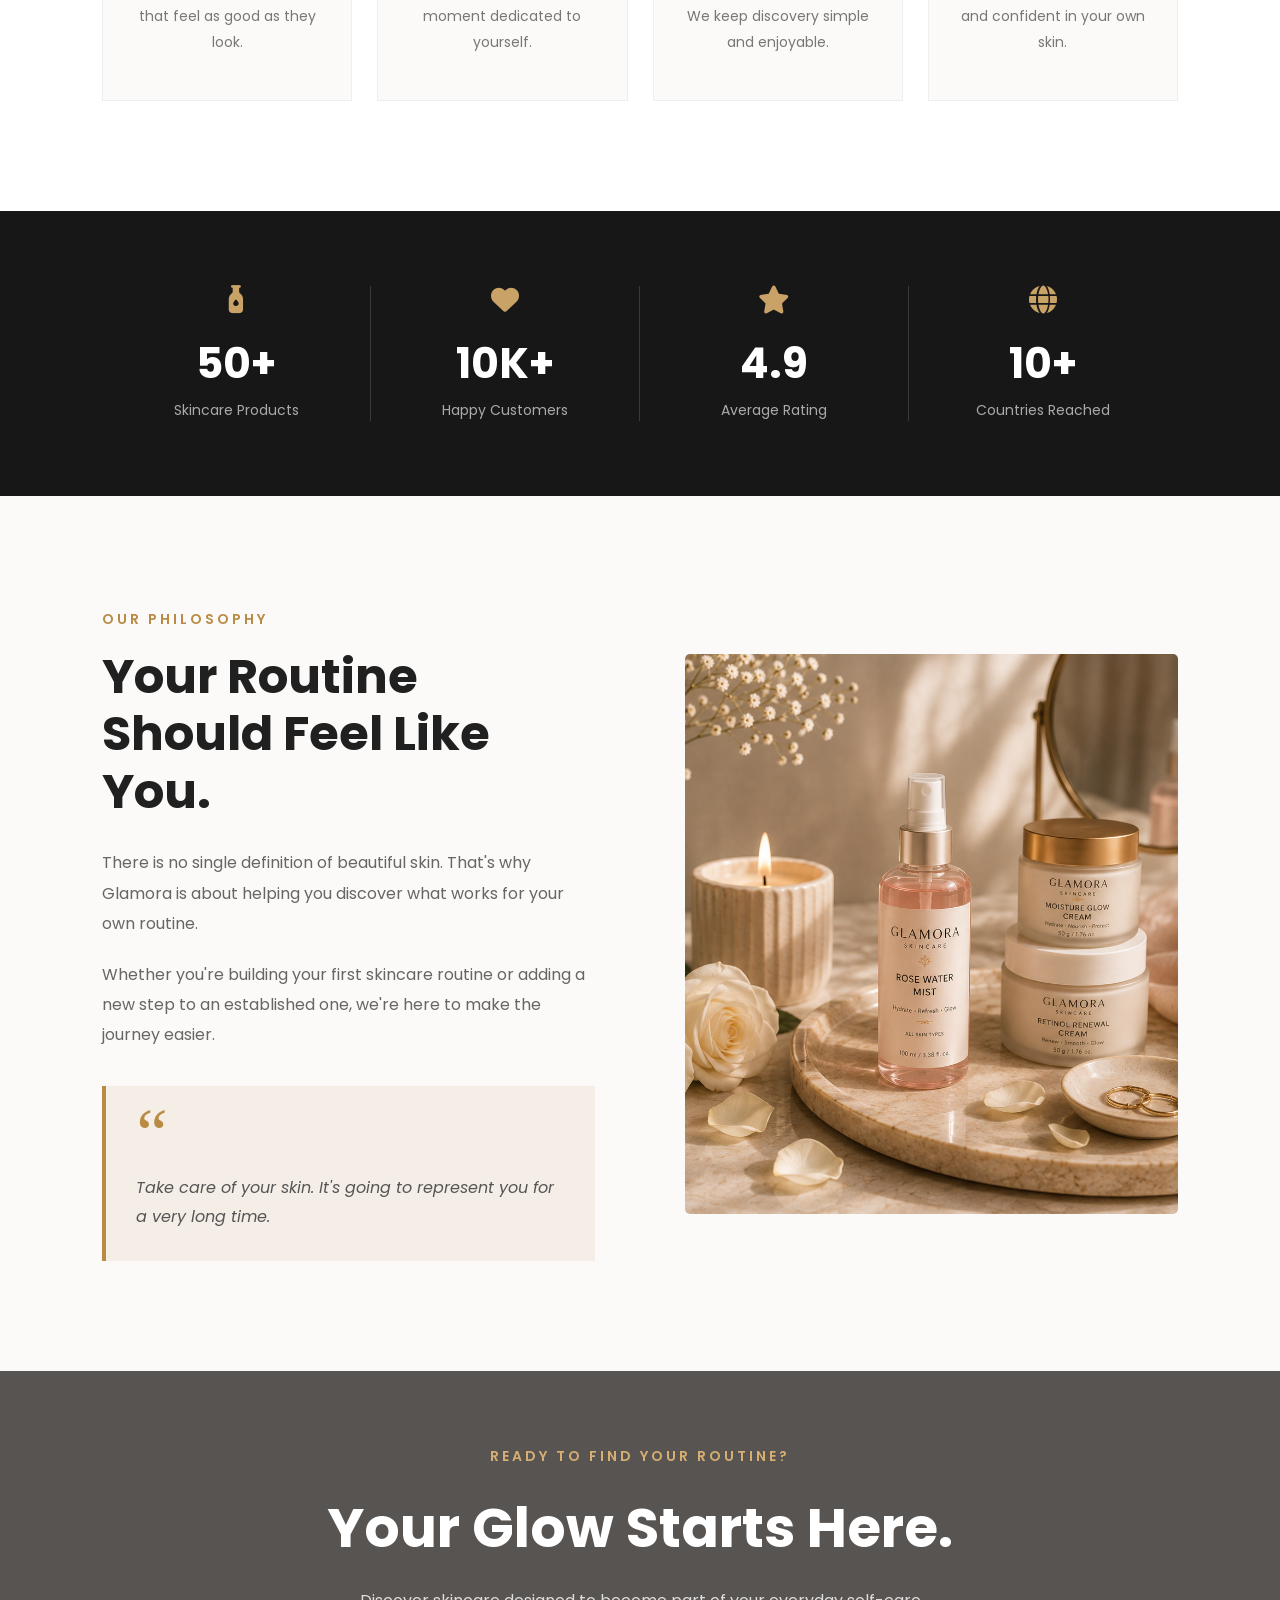
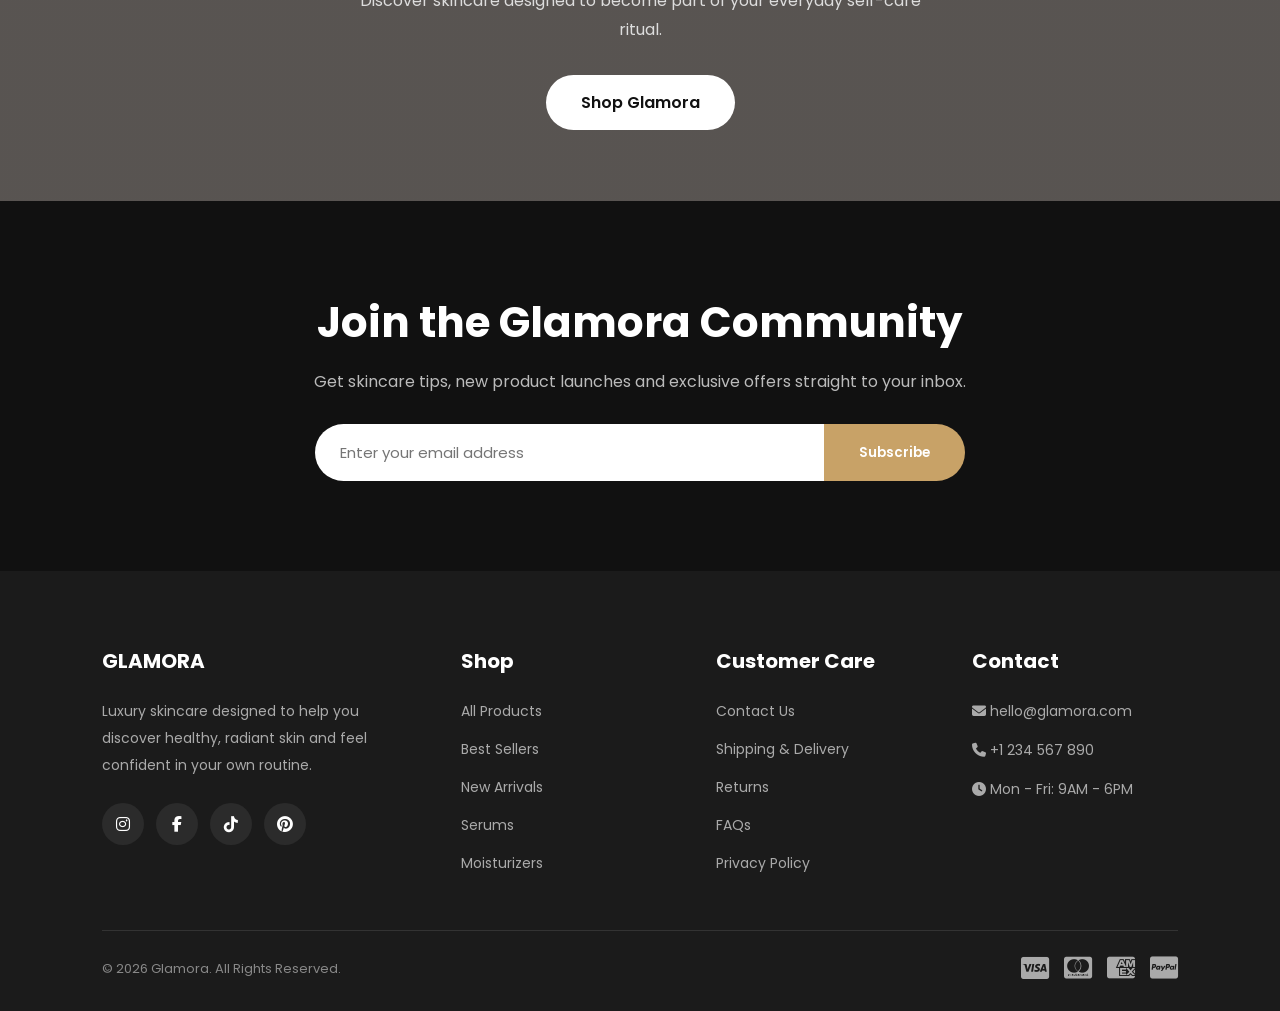
==== commit a5aff448: "Update about.html" ====
--- a/about.html
+++ b/about.html
@@ -131,7 +131,7 @@
 
         <div class="story-image">
 
-            <img src="images/about-story.jpg"
+            <img src="about-story.png"
                 alt="Glamora skincare collection">
 
         </div>
@@ -263,7 +263,7 @@
 
         <div class="mission-image">
 
-            <img src="images/about-mission.jpg"
+            <img src="about-mission.png"
                 alt="Glamora skincare products">
 
         </div>
@@ -423,7 +423,7 @@
 
         <div class="philosophy-image">
 
-            <img src="images/about-philosophy.jpg"
+            <img src="about-philosophy.png"
                 alt="Glamora skincare products">
 
         </div>
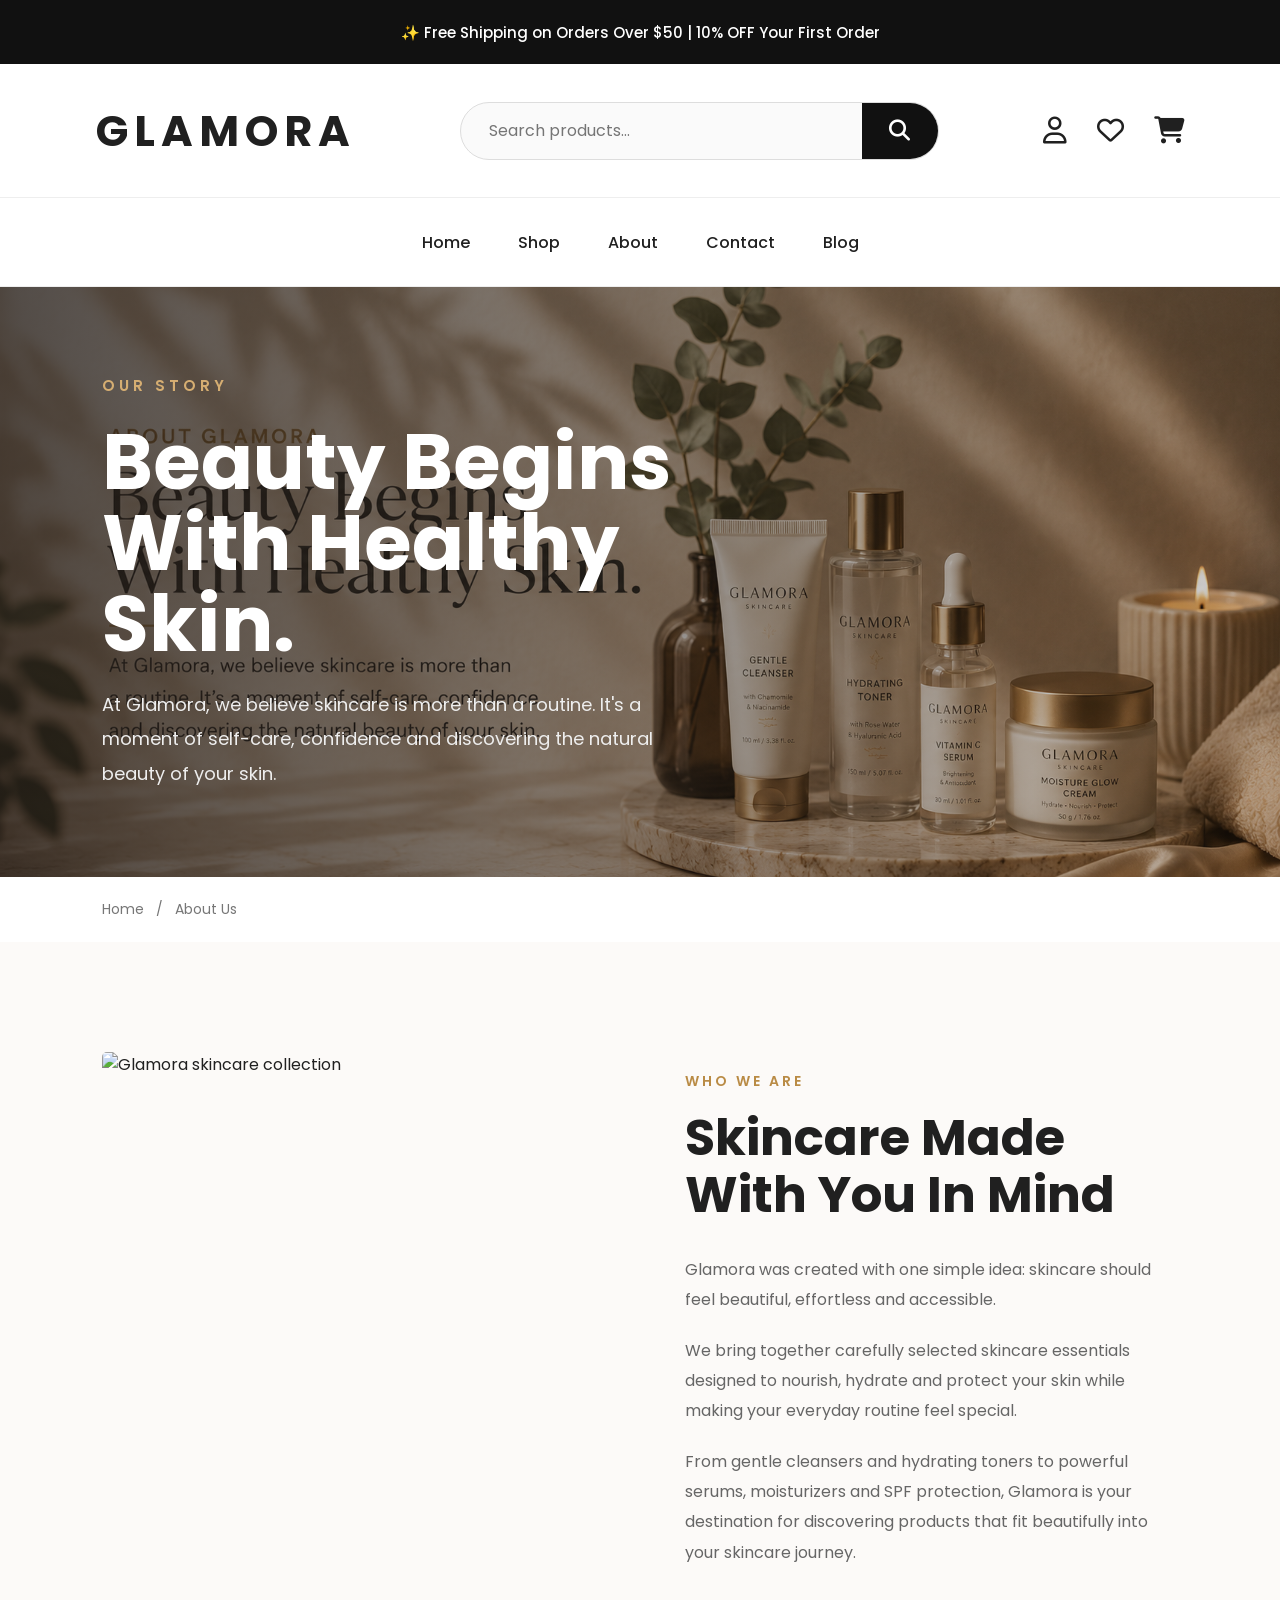
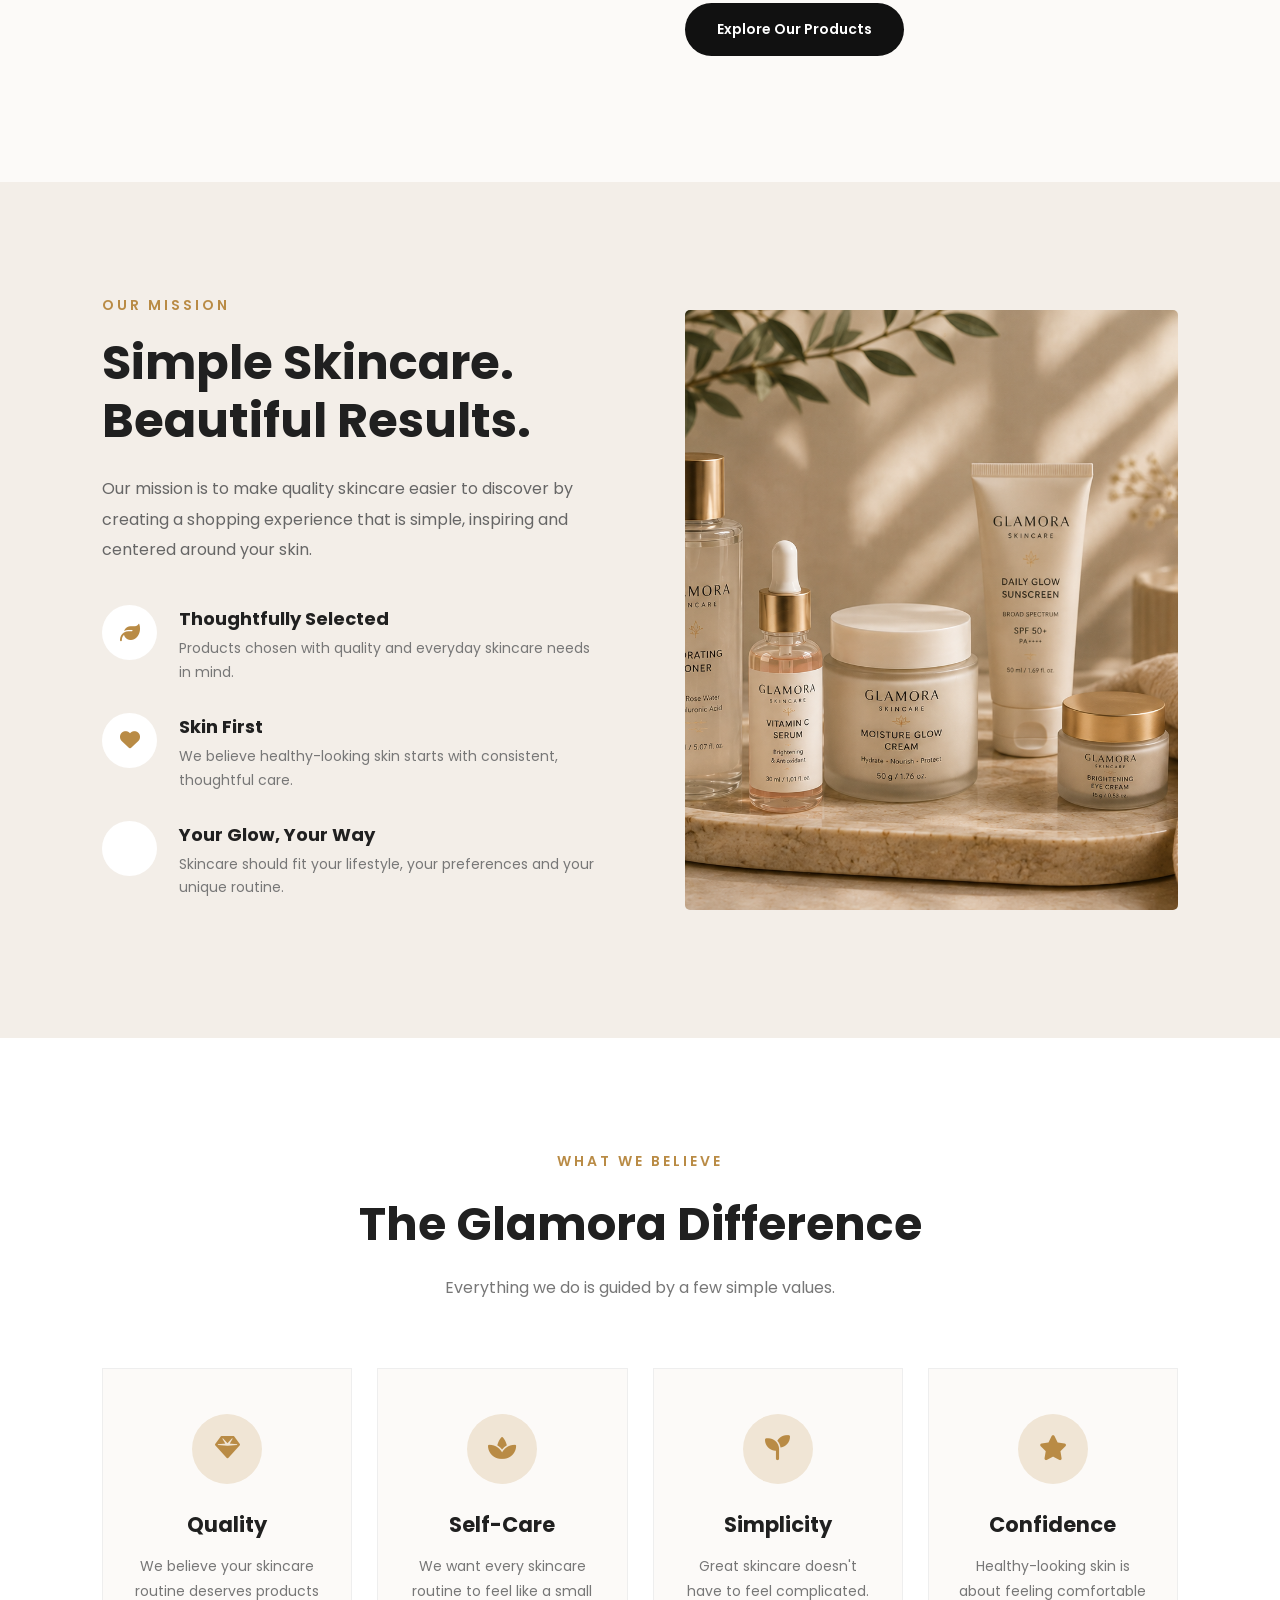
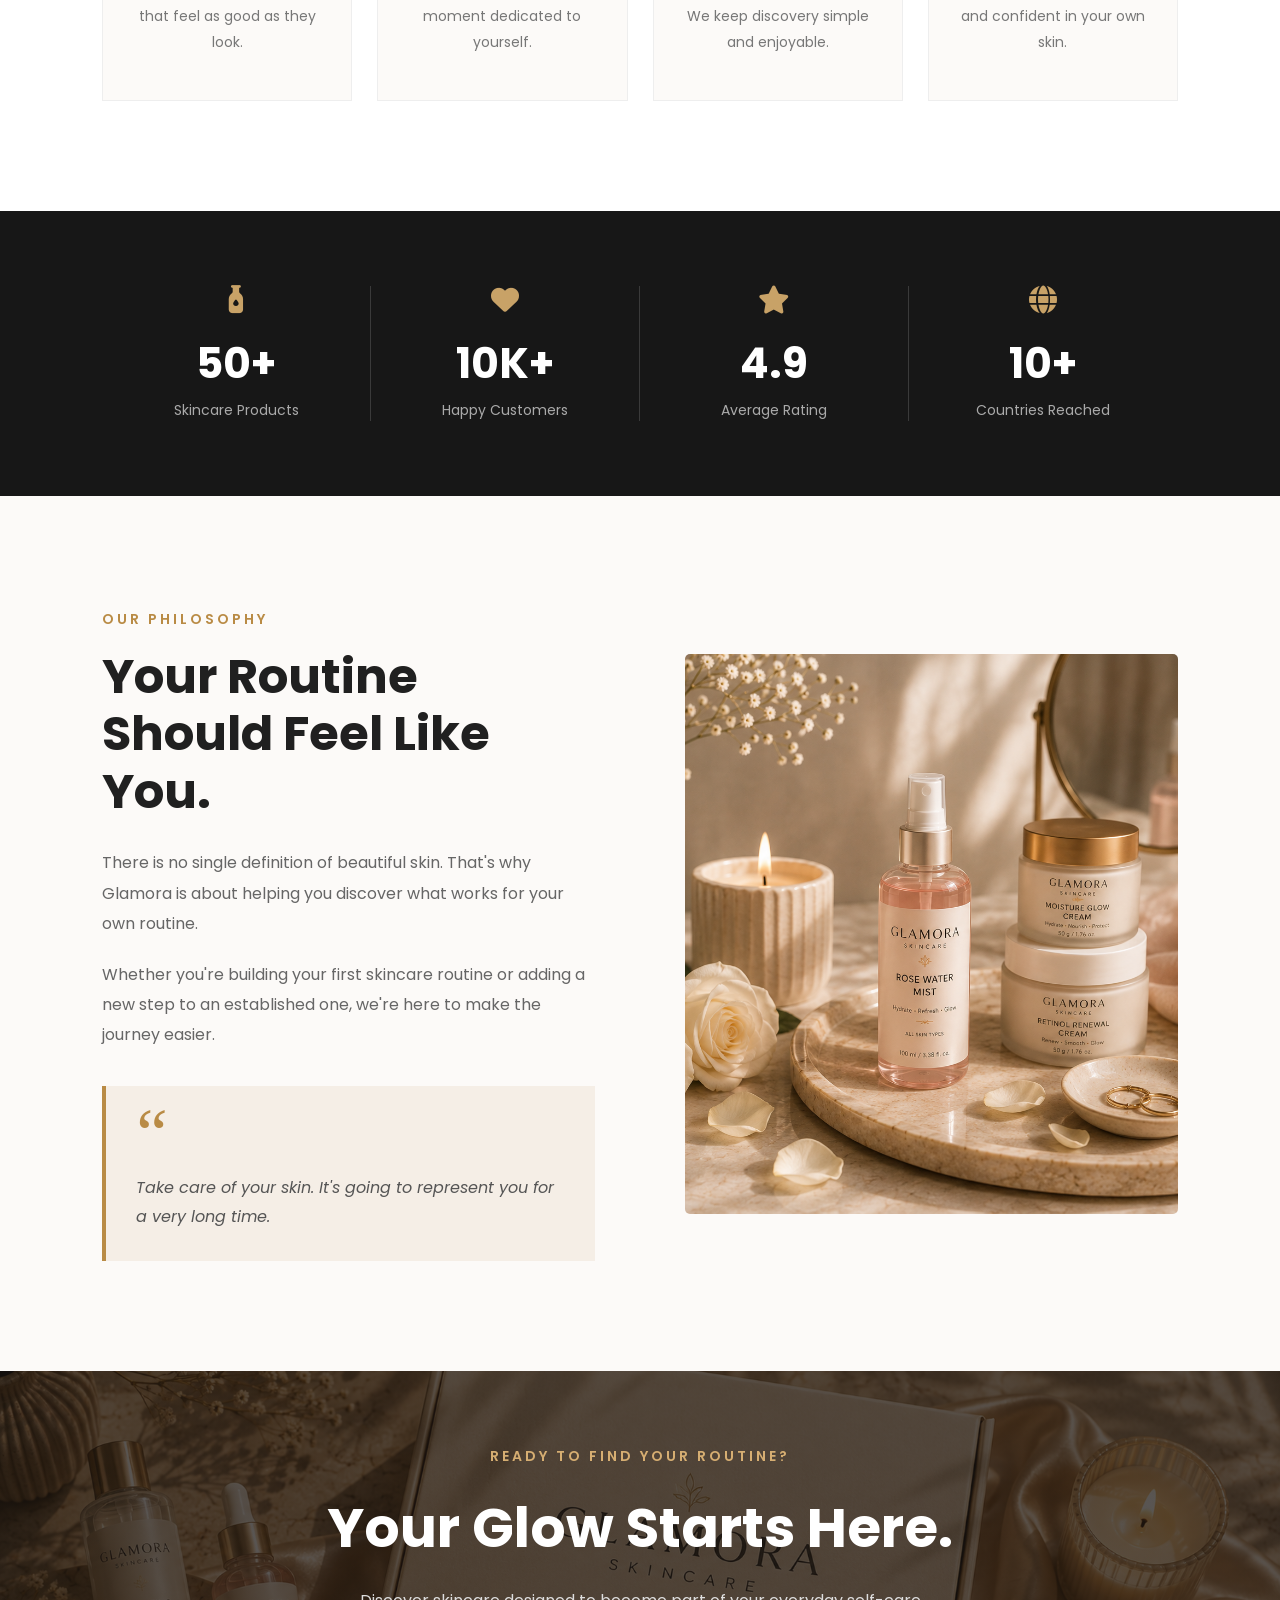
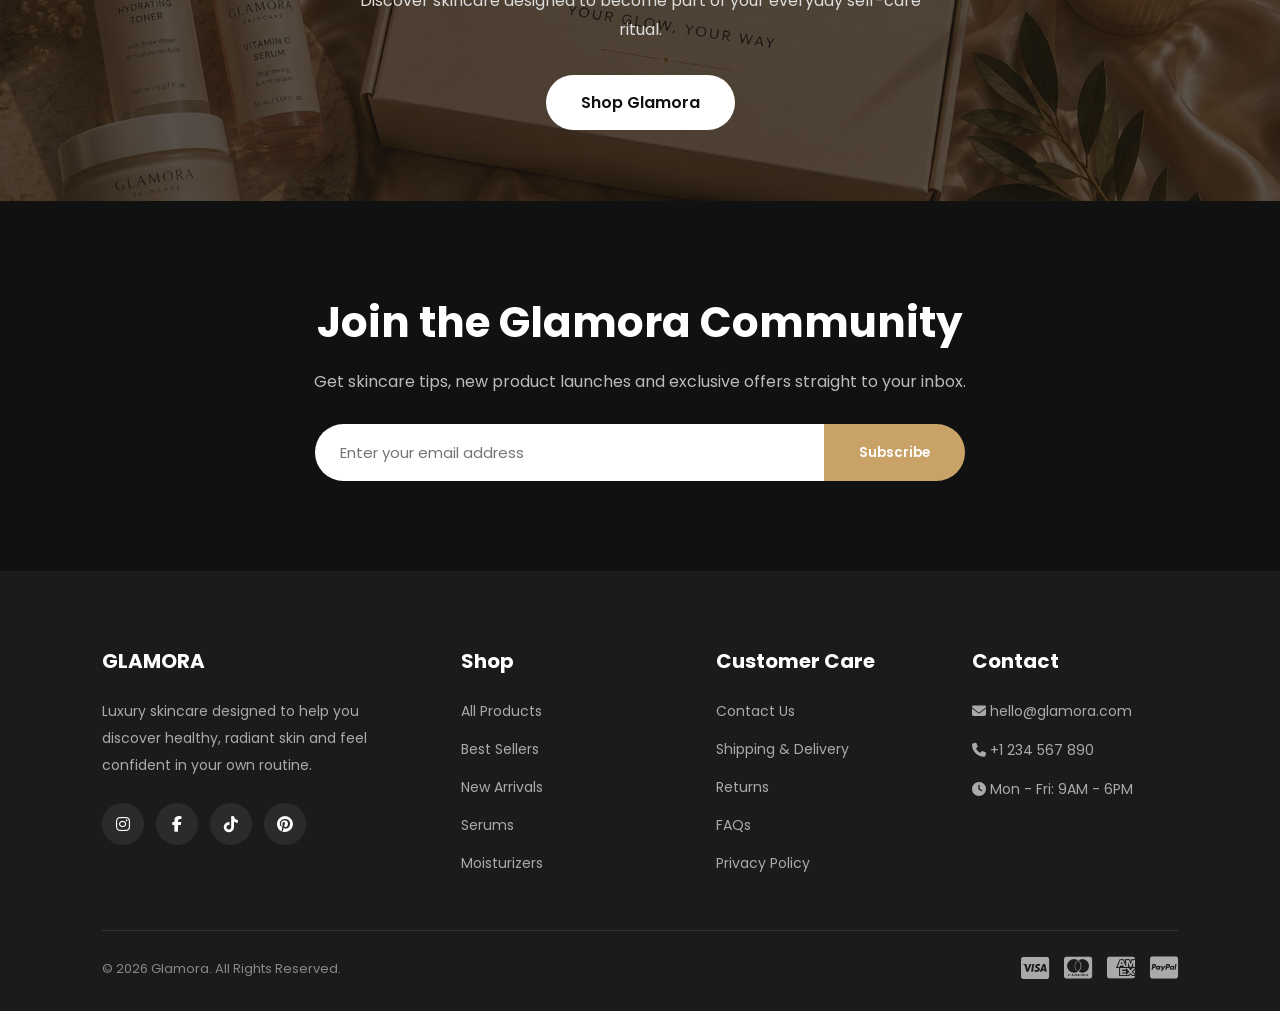
==== commit 6c61065e: "Update about.html" ====
--- a/about.html
+++ b/about.html
@@ -2,6 +2,21 @@
 <html lang="en">
 
 <head>
+    <!-- Google Analytics -->
+<script async src="https://www.googletagmanager.com/gtag/js?id=G-RFFL7PXWLD"></script>
+
+<script>
+    window.dataLayer = window.dataLayer || [];
+
+    function gtag() {
+        dataLayer.push(arguments);
+    }
+
+    gtag('js', new Date());
+
+    gtag('config', 'G-RFFL7PXWLD');
+</script>
+<!-- End Google Analytics -->
     <meta charset="UTF-8">
     <meta name="viewport" content="width=device-width, initial-scale=1.0">
 
--- a/about.css
+++ b/about.css
@@ -202,7 +202,7 @@
             rgba(35, 28, 24, .78),
             rgba(35, 28, 24, .20)
         ),
-        url("images/about-hero.jpg");
+        url("about-hero.png");
 
     background-size: cover;
     background-position: center;
@@ -717,7 +717,7 @@
             rgba(25, 20, 17, .72),
             rgba(25, 20, 17, .72)
         ),
-        url("images/about-cta.jpg");
+        url("about-cta.png");
 
     background-size: cover;
 
